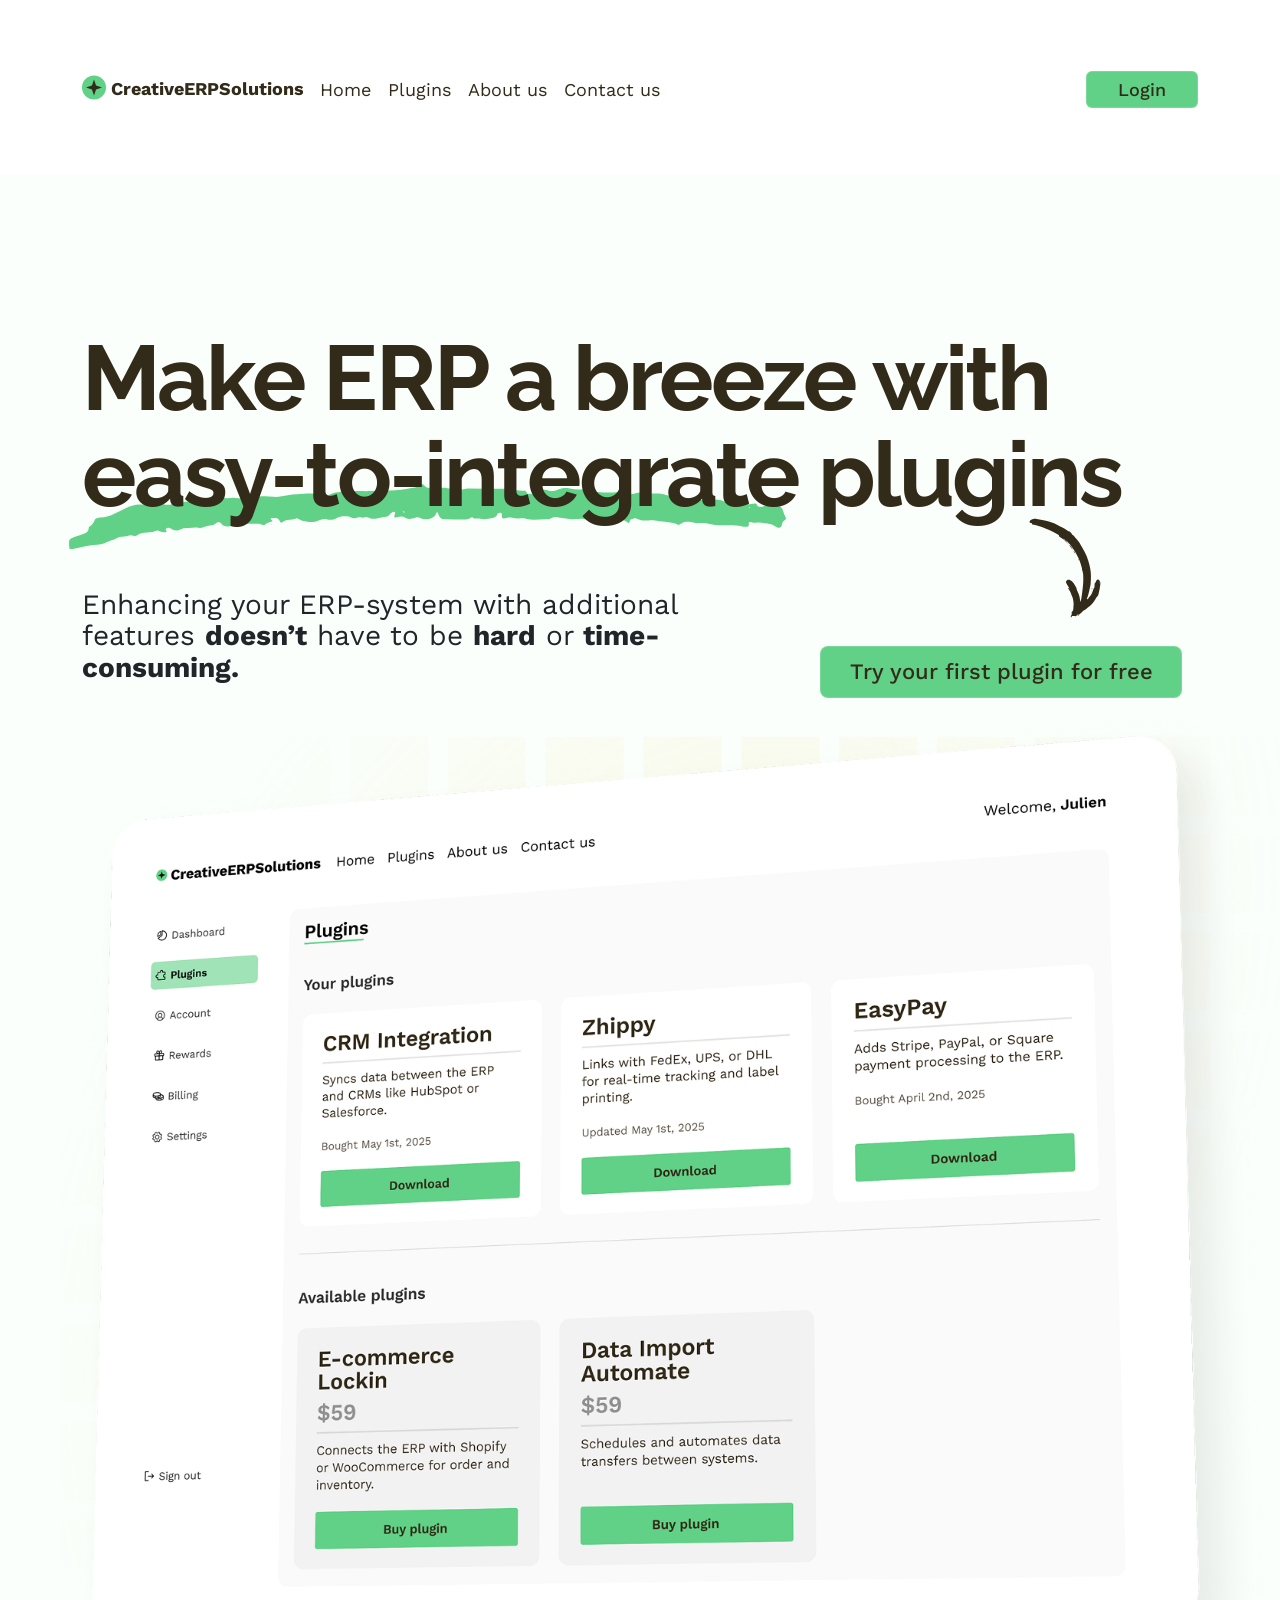
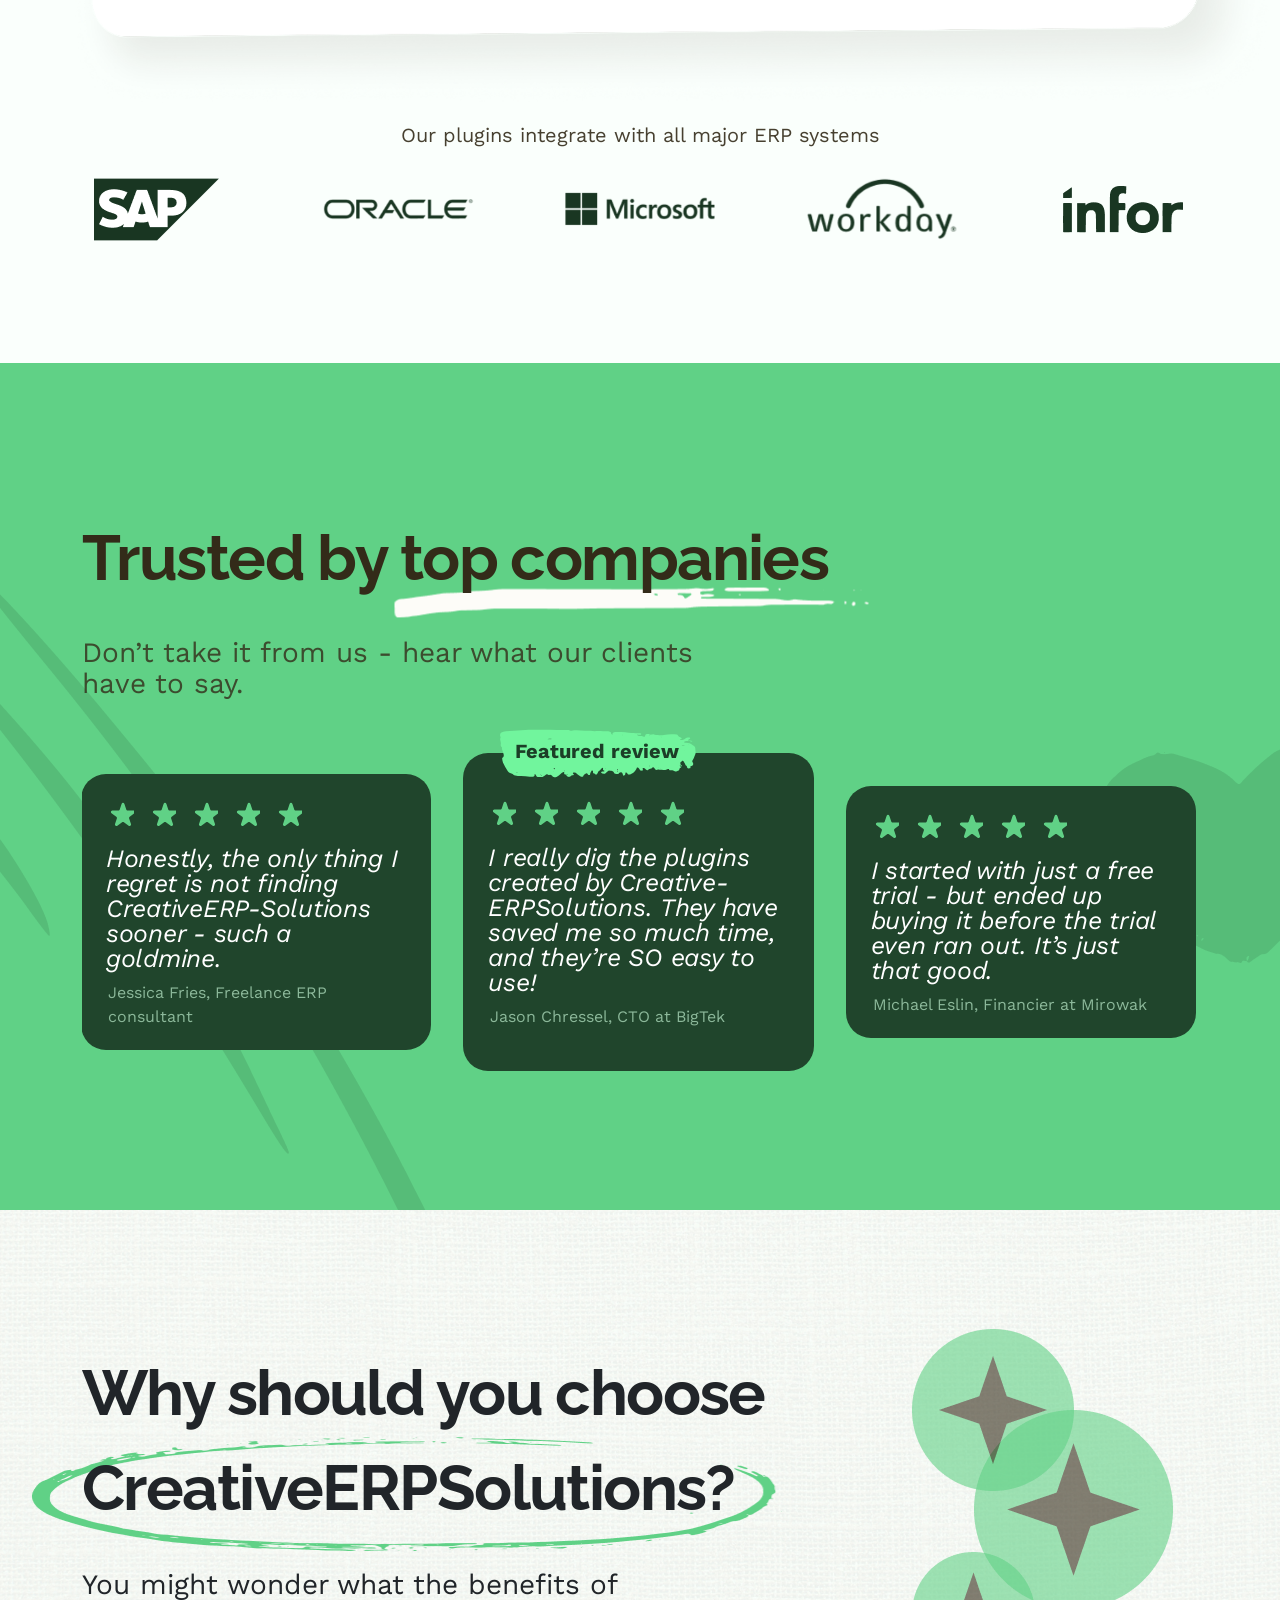
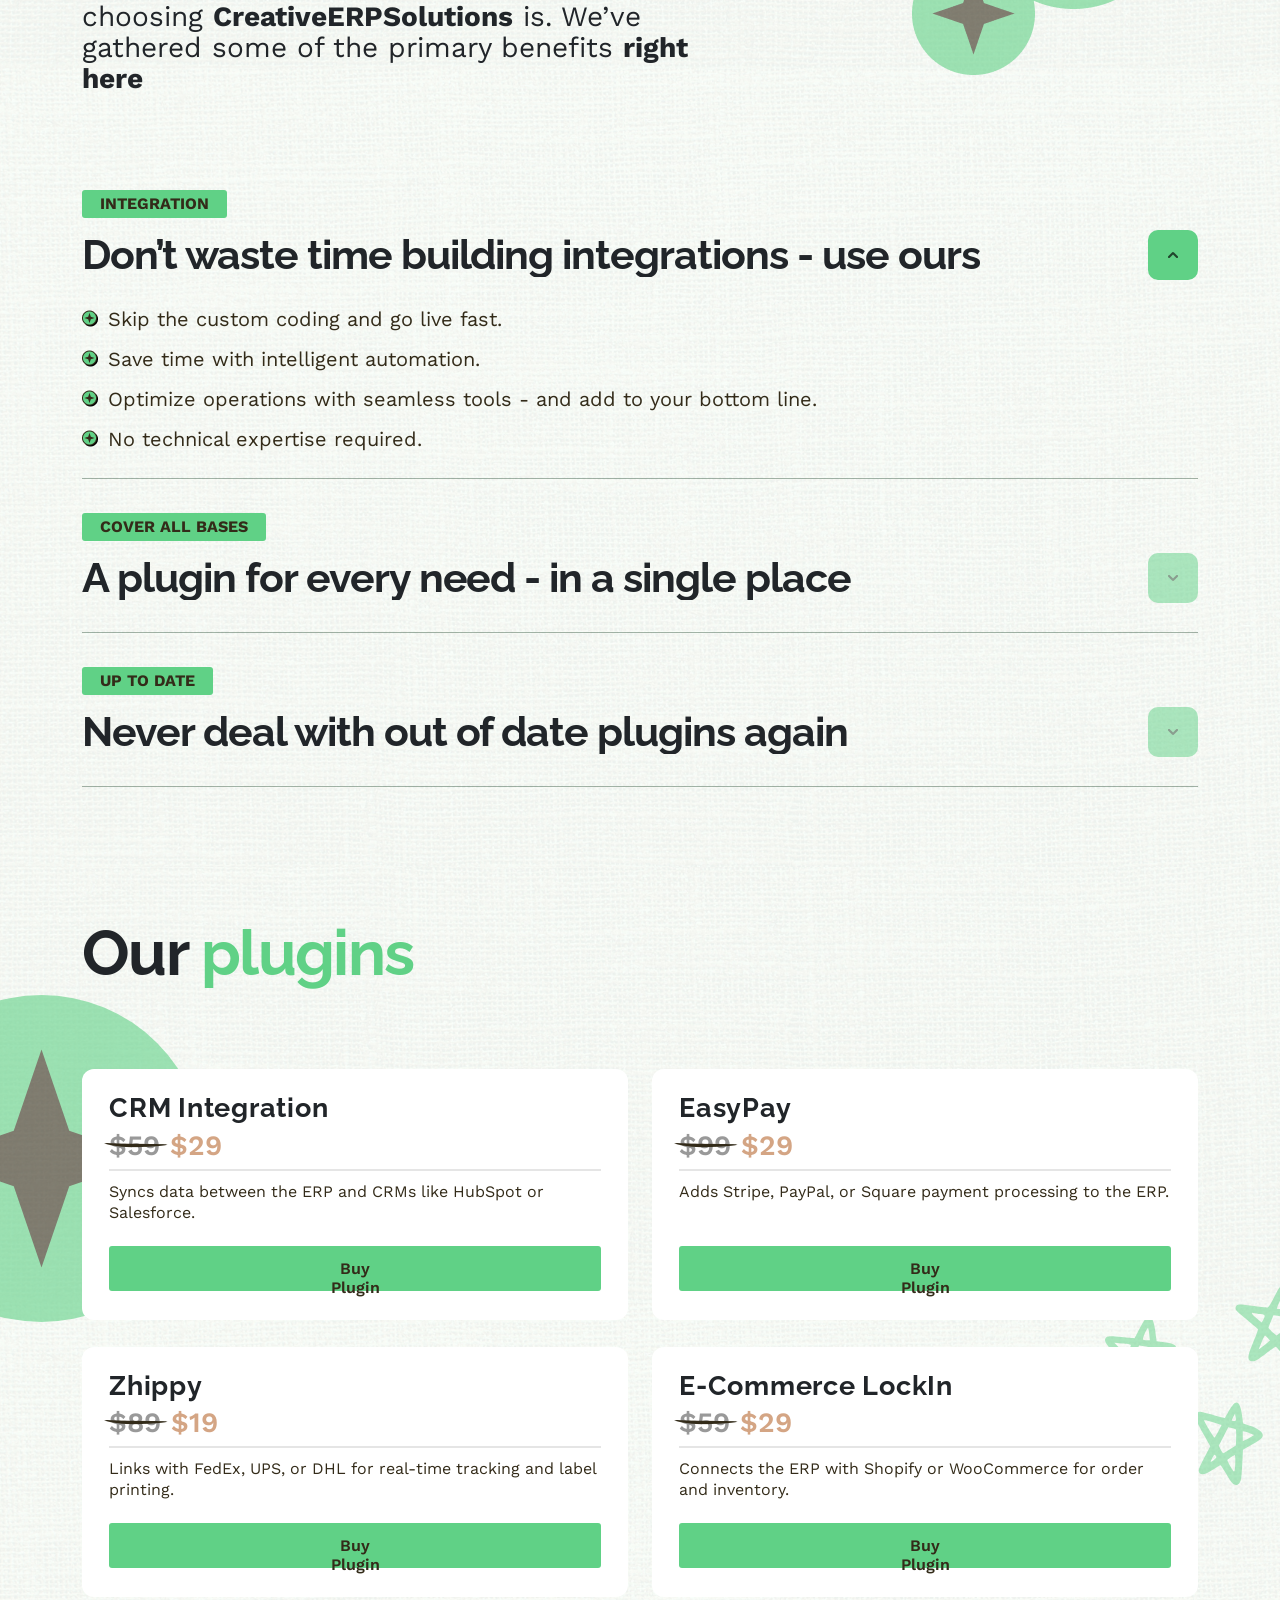
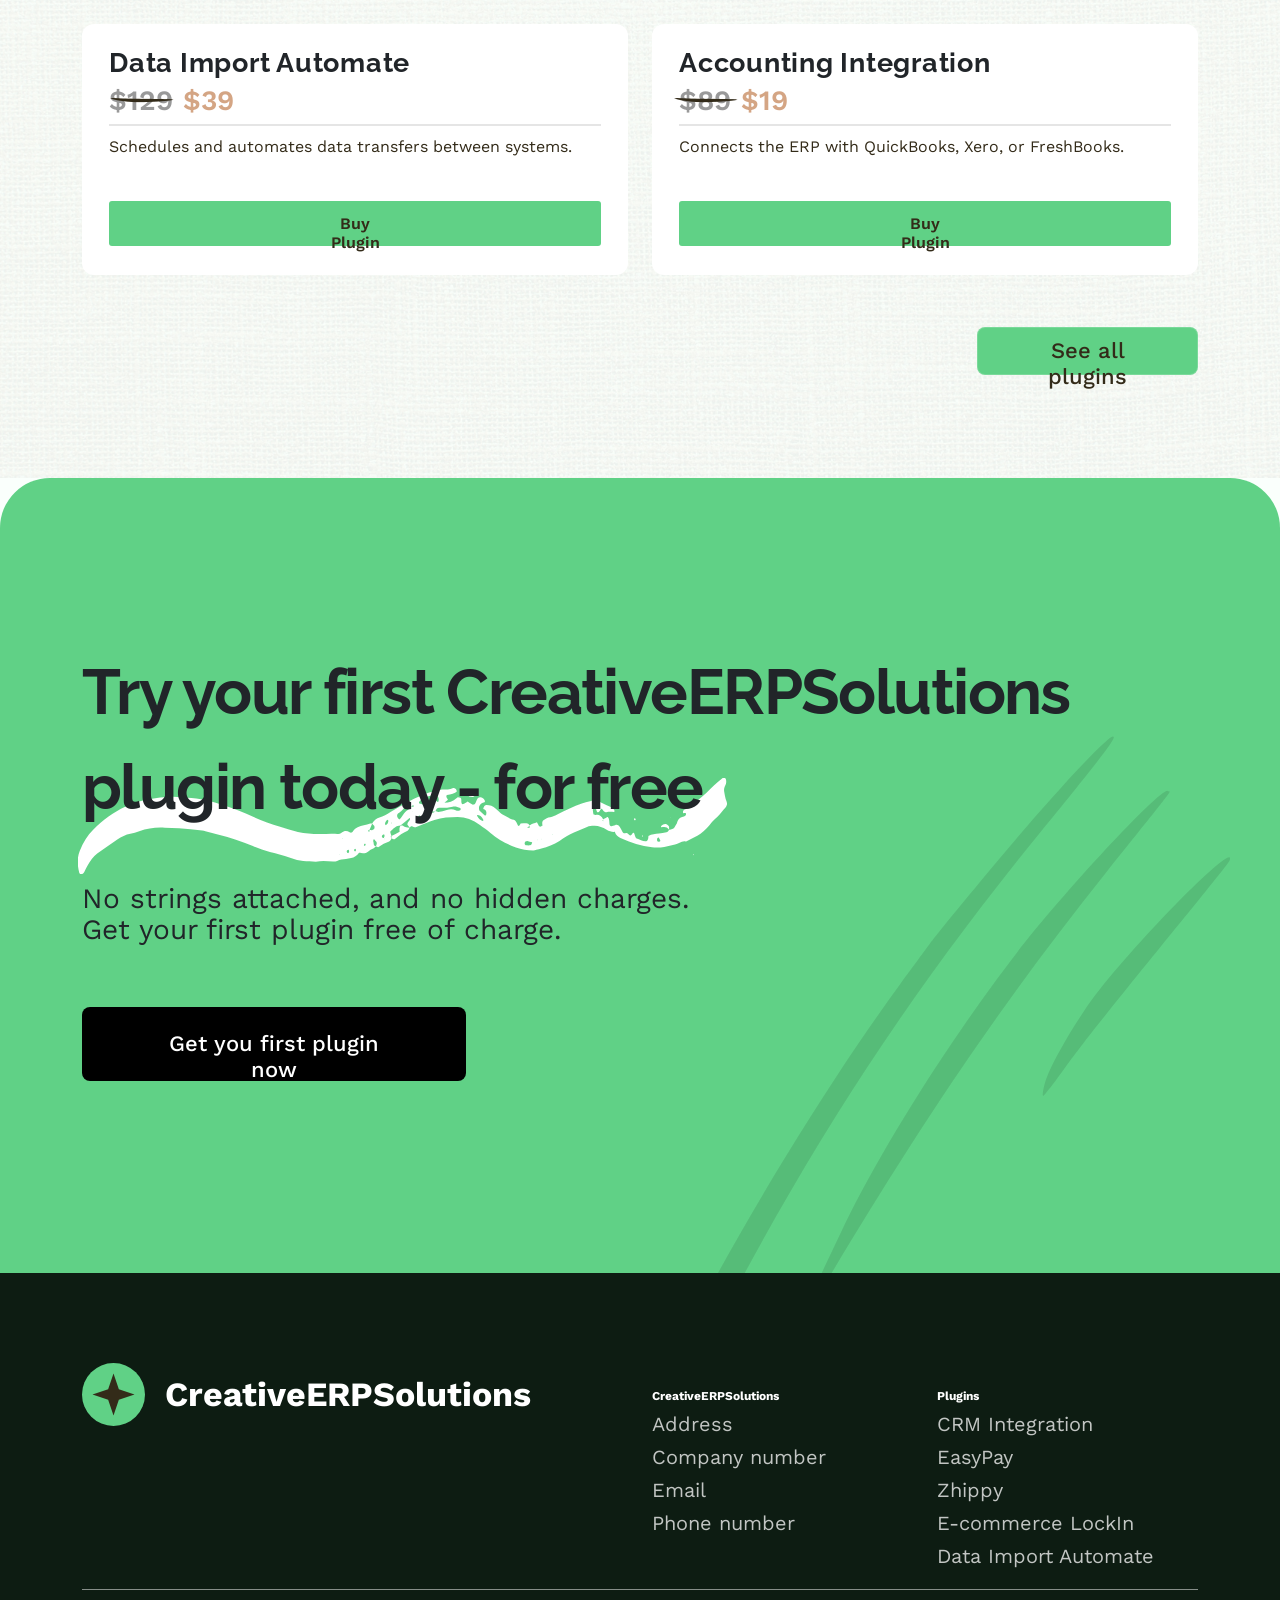
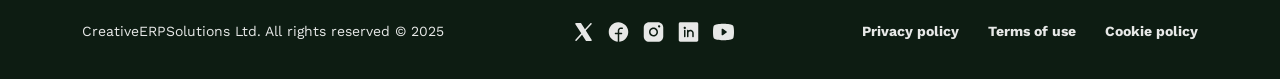
==== index.html @ a70afcf9 "Add files via upload" ====
<!DOCTYPE html>
<html lang="en">
<head>
<title>CreativeERPSolutions</title>
<link rel="icon" href="images/icon.png" />
<meta charset="utf-8">
<meta http-equiv="X-UA-Compatible" content="IE=edge">
<meta name="description" content="CreativeERPSolutions Project">
<meta name="viewport" content="width=device-width, initial-scale=1">
<link rel="stylesheet" type="text/css" href="styles/bootstrap-5.3.3/bootstrap.min.css">
<link rel="stylesheet" type="text/css" href="plugins/OwlCarousel2-2.3.4/owl.carousel.css">
<link rel="stylesheet" type="text/css" href="plugins/OwlCarousel2-2.3.4/owl.theme.default.css">
<link rel="stylesheet" type="text/css" href="plugins/OwlCarousel2-2.3.4/animate.css">
<link rel="stylesheet" type="text/css" href="styles/main_styles.css">
<link rel="stylesheet" type="text/css" href="styles/responsive.css">
</head>
<body>
    <!-- Outer wrapper container for the website -->
     <div class="super_container">
        <!-- Menu -->
        <div class="menu trans_200">
            <!-- <div class="menu_container d-flex flex-column align-items-start justify-content-start">
                <ul>
                    <li><a href="#">Home</a></li>
                    <li><a href="#">Plugins</a></li>
                    <li><a href="#">About us</a></li>
                    <li><a href="#">Contact us</a></li>
                </ul>
                <button class="menu_button" id="menu_button"><span>Log in</span></button>
            </div> -->
            <div class="main_links ">
                <ul class="d-flex flex-column">
                    <li>
                        <a href="#">
                            <span>Home</span>
                        </a>
                    </li>
                    <li>
                        <a href="#">
                            <span>Plugins</span>
                        </a>
                    </li>
                    <li class="active">
                        <a href="#">
                            <span>About us</span>
                        </a>
                    </li>
                    <li>
                        <a href="#">
                            <span>Contact us</span>
                        </a>
                    </li>
                </ul>
                <button class="menu_button" id="menu_button"><span>Login</span></button>
            </div>
        </div>
        <!-- Header -->
        <header class="header">
            <div class="container">
                <div class="row">
                    <div class="col">
                        <div class="main_nav_container d-flex flex-row align-items-center justify-content-start">
                            <nav class="navbar navbar-expand-md trans_200" id="main_nav">
                                <div class="navbar-header main_nav_logo">
                                    <a href="#" class="d-flex flex-row align-items-center justify-content-start">
                                        <!-- LOGO -->
                                        <div class="nav_logo">
                                            <img src="images/logo.svg" alt="">
                                        </div>
                                        <div class="brand_text">CreativeERPSolutions</div>
                                    </a>
                                </div>
                                <div class="collapse navbar-collapse nav_links">
                                    <ul class="d-flex flex-row justify-content-start">
                                        <li><a href="#">Home</a></li>
                                        <li><a href="#">Plugins</a></li>
                                        <li><a href="#">About us</a></li>
                                        <li><a href="#">Contact us</a></li>
                                    </ul>
                                </div>
                            </nav>
                            
                            <button id="login_button" class="login_button d-flex flex-row align-items-center justify-content-center ml-a d-none d-sm-block">
                                <span>Login</span>
                            </button>
                            
                            <!-- Hamburger Button -->
                            <button class="navbar-toggler" type="button" data-bs-toggle="collapse" data-bs-target="#navbarNav">
                                <img src="images/hamburger.svg" alt="Hamburger Icon">
                            </button>
                        </div>
                    </div>
                </div>
            </div>
        </header>
        <!-- Home Section -->
         <div class="home_section d-flex flex-column">
            <!-- Hero Section -->
            <section class="hero_section">
                <div class="container">
                    <div class="row">
                        <div class="col">
                            <div class="hero_title_container">
                                <h1 class="hero_title">Make ERP a breeze with <span>easy-to-integrate<img src="images/vector_1.svg" alt="green vector image" class="hero_vector_1"></span> plugins</h1>
                            </div>
                            <p class="hero_description section_subtitle">Enhancing your ERP-system with additional features <span>doesn’t</span> have to be <span>hard</span> or <span>time-consuming.</span></p>
                            <div class="hero_CTA trans_200 d-none d-sm-block">
                                <img class="hero_vector_2" src="images/vector_2.svg" alt="">
                                <a href="#">
                                    <span>Try your first plugin for free</span>
                                </a>
                            </div>
                        </div>
                    </div>
                </div>
            </section>

            <!-- Hero Dashboard Image -->
            <section class="hero_dashboard_image_section">
                <div class="container-fluid">
                    <div class="row">
                        <div class="col">
                            <div class="hero_dashboard_image d-flex justify-content-center">
                                <img src="images/Dashboard-Image-3.png" alt="">
                            </div>
                            <div class="hero_CTA_2_container">
                                <div class="hero_CTA hero_CTA_2 trans_200 d-sm-none d-sm-block">
                                    <img class="hero_vector_2" src="images/vector_2.svg" alt="">
                                    <a href="#">
                                        <span>Try your first plugin for free</span>
                                    </a>
                                </div>
                            </div>
                        </div>
                    </div>
                </div>
            </section>
         </div>

         <!-- BRANDS -->
          <section class="brands">
            <div class="container">
                <div class="row">
                    <div class="col">
                        <p class="brands_title">Our plugins integrate with all major ERP systems</p>
                        <div class="brands_slider_container">
                            <div class="owl-carousel owl-theme brands_slider" id="brands_slider">

                                <!-- Slide -->
                                <div>
                                    <img src="images/brand - SAP logo.png" alt="">
                                </div>
                                <!-- Slide -->
                                <div>
                                    <img src="images/brand - Oracle.png" alt="">
                                </div>
                                <!-- Slide -->
                                <div>
                                    <img src="images/brand - Microsoft (logo — Black).png" alt="">
                                </div>
                                <!-- Slide -->
                                <div>
                                    <img src="images/brand - Workday logo.png" alt="">
                                </div>
                                <!-- Slide -->
                                <div>
                                    <img src="images/brand - infor-1 logo.png" alt="">
                                </div>

                            </div>
                        </div>
                    </div>
                </div>
            </div>
          </section>

          <!-- TESTIMONIALS -->
           <section class="testimonials">
                <div class="container z-1">
                    <div class="row">
                        <div class="col">
                            <div class="testimonials_title_container">
                                <h2>Trusted by <span>top companies<img src="images/vector_3.png" alt="white underline svg"></span></h2>
                                <p>Don’t take it from us - hear what our clients have to say.</p>
                            </div>
                            <div class="testimonials_slider_container">
                                <div class="owl-carousel owl-theme" id="testimonials_slider">
                                    <!-- Slide -->
                                     <div>
                                        <div class="testimonial">
                                            <!-- Rating - change the number in rating_1 class to 1-5 -->
                                            <div class="rating rating_5 d-flex flex-row"><div></div><div></div><div></div><div></div><div></div></div>
                                            <div class="t-text text-white">Honestly, the only thing I regret is not finding CreativeERP-Solutions sooner - such a goldmine.</div>
                                            <p>Jessica Fries, Freelance ERP consultant</p>
                                        </div>
                                     </div>
                                     <!-- Slide -->
                                     <div>
                                        <div class="testimonial featured">
                                            <!-- Rating - change the number in rating_1 class to 1-5 -->
                                            <div class="rating rating_5 d-flex flex-row"><div></div><div></div><div></div><div></div><div></div></div>
                                            <div class="t-text text-white">I really dig the plugins created by Creative-ERPSolutions. They have saved me so much time, and they’re SO easy to use!</div>
                                            <p>Jason Chressel, CTO at BigTek</p>
                                            <div class="feat d-flex flex-column align-items-center justify-content-center">
                                                <span>Featured review</span>
                                            </div>
                                        </div>
                                     </div>
                                     <!-- Slide -->
                                     <div>
                                        <div class="testimonial">
                                            <!-- Rating - change the number in rating_1 class to 1-5 -->
                                            <div class="rating rating_5 d-flex flex-row"><div></div><div></div><div></div><div></div><div></div></div>
                                            <div class="t-text text-white">I started with just a free trial - but ended up buying it before the trial even ran out. It’s just that good.</div>
                                            <p>Michael Eslin, Financier at Mirowak</p>
                                        </div>
                                     </div>
                                </div>
                                <div class="test_decor_vector_1">
                                    <img src="images/test_decor_vector_1.png" alt="">
                                </div>
                            </div>
                        </div>
                    </div>
                </div>
                <div class="test_decor_vector_2">
                    <img src="images/test_decor.png" alt="">
                </div>
           </section>

           <!-- Why Choose -->
            <section class="why_choose">
                <div class="background_image" style="background-image:url(images/background.jpg)"></div>
                <div class="container">
                    <div class="row">
                        <div class="col">
                            <!-- Headline -->
                            <div class="why_choose_title_container">
                                <h2>Why should you choose</h2>
                                <h2 class="circled"><span>CreativeERPSolutions?</span></h2>
                                <p class="why_choose_subtitle section_subtitle">You might wonder what the benefits of choosing <span>CreativeERPSolutions</span> is. We’ve gathered some of the primary benefits <span>right here</span></p>
                                <div class="why_choose_decoration">
                                    <img src="images/decoration_circles.png" alt="">
                                </div>
                            </div>
                            <!-- Reasons -->
                            <div class="reasons_container">
                                <!-- Accordions -->
                                <div class="accordions">
                                    <!-- Accordion -->
                                    <div class="accordion_container">
                                        <div class="accordion_badge">Integration</div>
                                        <div class="accordion d-flex flex-row align-items-center justify-content-between active">
                                            <div><h3>Don’t waste time building integrations - use ours</h3></div>
                                            <div class="accordion_arrow d-flex flex-column align-items-center justify-content-center">
                                                <img src="images/arrow_small.png" alt="Small Arrow PNG">
                                            </div>
                                        </div>
                                        <div class="accordion_panel">
                                            <div>
                                                <ul>
                                                    <li class="d-flex flex-row align-items-center"><img src="images/frame 32.png" alt="">Skip the custom coding and go live fast.</li>
                                                    <li class="d-flex flex-row align-items-center"><img src="images/frame 32.png" alt="">Save time with intelligent automation.</li>
                                                    <li class="d-flex flex-row align-items-center"><img src="images/frame 32.png" alt="">Optimize operations with seamless tools - and add to your bottom line.</li>
                                                    <li class="d-flex flex-row align-items-center"><img src="images/frame 32.png" alt="">No technical expertise required.</li>
                                                </ul>
                                            </div>
                                        </div>
                                    </div>
                                    <!-- Accordion -->
                                    <div class="accordion_container">
                                        <div class="accordion_badge">Cover all bases</div>
                                        <div class="accordion d-flex flex-row align-items-center justify-content-between">
                                            <div><h3>A plugin for every need - in a single place</h3></div>
                                            <div class="accordion_arrow d-flex flex-column align-items-center justify-content-center">
                                                <img src="images/arrow_small.png" alt="Small Arrow PNG">
                                            </div>
                                        </div>
                                        <div class="accordion_panel">
                                            <div>
                                                <ul>
                                                    <li class="d-flex flex-row align-items-center"><img src="images/frame 32.png" alt="">Skip the custom coding and go live fast.</li>
                                                    <li class="d-flex flex-row align-items-center"><img src="images/frame 32.png" alt="">Save time with intelligent automation.</li>
                                                    <li class="d-flex flex-row align-items-center"><img src="images/frame 32.png" alt="">Optimize operations with seamless tools - and add to your bottom line.</li>
                                                    <li class="d-flex flex-row align-items-center"><img src="images/frame 32.png" alt="">No technical expertise required.</li>
                                                </ul>
                                            </div>
                                        </div>
                                    </div>
                                    <!-- Accordion -->
                                    <div class="accordion_container">
                                        <div class="accordion_badge">Up to date</div>
                                        <div class="accordion d-flex flex-row align-items-center justify-content-between">
                                            <div><h3>Never deal with out of date plugins again</h3></div>
                                            <div class="accordion_arrow d-flex flex-column align-items-center justify-content-center">
                                                <img src="images/arrow_small.png" alt="Small Arrow PNG">
                                            </div>
                                        </div>
                                        <div class="accordion_panel">
                                            <div>
                                                <ul>
                                                    <li class="d-flex flex-row align-items-center"><img src="images/frame 32.png" alt="">Skip the custom coding and go live fast.</li>
                                                    <li class="d-flex flex-row align-items-center"><img src="images/frame 32.png" alt="">Save time with intelligent automation.</li>
                                                    <li class="d-flex flex-row align-items-center"><img src="images/frame 32.png" alt="">Optimize operations with seamless tools - and add to your bottom line.</li>
                                                    <li class="d-flex flex-row align-items-center"><img src="images/frame 32.png" alt="">No technical expertise required.</li>
                                                </ul>
                                            </div>
                                        </div>
                                    </div>
                                </div>
                            </div>
                        </div>
                    </div>
                </div>
            </section>
            
            <!-- Our Plugins -->
             <section class="plugins">
                <div class="background_image" style="background-image:url(images/background.jpg)"></div>
                <div class="container">
                    <div class="row">
                        <div class="col">
                            <div class="plugins_title_container">
                                <h2>Our <span>plugins</span></h2>
                            </div>
                        </div>
                    </div>
                    <div class="row plugins_container">
                        <div class="plugins_decoration_1"><img src="images/plugins_decor_1.svg" alt="A star inside a circle decorative image."></div>
                        <div class="plugins_decoration_2"><img src="images/plugins_decor_2.svg" alt="3 decorative stars"></div>
                        <!-- Plugin -->
                         <div class="col-xxl-4 col-md-6 col-12">
                            <div class="plugin">
                                <div class="plugin_title">
                                    <h4>CRM Integration</h4>
                                </div>
                                <div class="plugin_price">
                                    <span>$59</span><span>$29</span>
                                </div>
                                <div class="plugin_description">
                                    <p>Syncs data between the ERP and CRMs like HubSpot or Salesforce.</p>
                                </div>
                                <button class="buy_plugin_button d-flex flex-row align-items-center justify-content-center"><span>Buy Plugin</span></button>
                            </div>
                         </div>
                         <!-- Plugin -->
                         <div class="col-xxl-4 col-md-6 col-12">
                            <div class="plugin">
                                <div class="plugin_title">
                                    <h4>EasyPay</h4>
                                </div>
                                <div class="plugin_price">
                                    <span>$99</span><span>$29</span>
                                </div>
                                <div class="plugin_description">
                                    <p>Adds Stripe, PayPal, or Square payment processing to the ERP.</p>
                                </div>
                                <button class="buy_plugin_button d-flex flex-row align-items-center justify-content-center"><span>Buy Plugin</span></button>
                            </div>
                         </div>
                         <!-- Plugin -->
                         <div class="col-xxl-4 col-md-6 col-12">
                            <div class="plugin">
                                <div class="plugin_title">
                                    <h4>Zhippy</h4>
                                </div>
                                <div class="plugin_price">
                                    <span>$89</span><span>$19</span>
                                </div>
                                <div class="plugin_description">
                                    <p>Links with FedEx, UPS, or DHL for real-time tracking and label printing.</p>
                                </div>
                                <button class="buy_plugin_button d-flex flex-row align-items-center justify-content-center"><span>Buy Plugin</span></button>
                            </div>
                         </div>
                         <!-- Plugin -->
                         <div class="col-xxl-4 col-md-6 col-12">
                            <div class="plugin">
                                <div class="plugin_title">
                                    <h4>E-Commerce LockIn</h4>
                                </div>
                                <div class="plugin_price">
                                    <span>$59</span><span>$29</span>
                                </div>
                                <div class="plugin_description">
                                    <p>Connects the ERP with Shopify or WooCommerce for order and inventory.</p>
                                </div>
                                <button class="buy_plugin_button d-flex flex-row align-items-center justify-content-center"><span>Buy Plugin</span></button>
                            </div>
                         </div>
                         <!-- Plugin -->
                         <div class="col-xxl-4 col-md-6 col-12">
                            <div class="plugin">
                                <div class="plugin_title">
                                    <h4>Data Import Automate</h4>
                                </div>
                                <div class="plugin_price">
                                    <span>$129</span><span>$39</span>
                                </div>
                                <div class="plugin_description">
                                    <p>Schedules and automates data transfers between systems.</p>
                                </div>
                                <button class="buy_plugin_button d-flex flex-row align-items-center justify-content-center"><span>Buy Plugin</span></button>
                            </div>
                         </div>
                         <!-- Plugin -->
                         <div class="col-xxl-4 col-md-6 col-12">
                            <div class="plugin">
                                <div class="plugin_title">
                                    <h4>Accounting Integration</h4>
                                </div>
                                <div class="plugin_price">
                                    <span>$89</span><span>$19</span>
                                </div>
                                <div class="plugin_description">
                                    <p>Connects the ERP with QuickBooks, Xero, or FreshBooks.</p>
                                </div>
                                <button class="buy_plugin_button d-flex flex-row align-items-center justify-content-center"><span>Buy Plugin</span></button>
                            </div>
                         </div>
                    </div>
                    <div class="row plugins_link_button_container">
                        <div class="col">
                            <div class="d-flex flex-row justify-content-sm-end justify-content-center">
                                <button class="plugins_link_button" id="plugins_link_button"><span>See all plugins</span></button>
                            </div>
                        </div>
                    </div>
                </div>
             </section>

            <!-- Free Trial -->
            <section class="free_trial">
                <div class="free_trial_decor"><img src="images/free_trial_decor.svg" alt=""></div>
                <div class="container">
                    <div class="row">
                        <div class="col">
                            <div class="free_trial_content">
                                <h2>Try your first CreativeERPSolutions <span>plugin today - for free<img src="images/vector_6.svg" alt="wavy underline vector"></span></h2>
                                <p>No strings attached, and no hidden charges. Get your first plugin free of charge.</p>
                                <button class="free_trial_button" id="free_trial_button"><span>Get you first plugin now</span></button>
                            </div>
                        </div>
                    </div>
                </div>
            </section>

            <!-- Footer -->
            <footer class="footer">
                <div class="container">
                    <div class="row footer_content">
                        <div class="col-md-6">
                            <div class="footer_logo_container d-flex flex-row align-items-center justify-content-start">
                                <a href="#" class="d-flex flex-row align-items-center justify-content-start">
                                    <img src="images/footer_logo.svg" alt="Footer logo">
                                    <h5>CreativeERPSolutions</h5>
                                </a>
                            </div>
                        </div>
                        <div class="col-md-3">
                            <div class="footer_links_container">
                                <h5>CreativeERPSolutions</h5>
                                <ul class="footer_links">
                                    <li><a href="#">Address</a></li>
                                    <li><a href="#">Company number</a></li>
                                    <li><a href="#">Email</a></li>
                                    <li><a href="#">Phone number</a></li>
                                </ul>
                            </div>
                        </div>
                        <div class="col-md-3">
                            <div class="footer_links_container">
                                <h5>Plugins</h5>
                                <ul class="footer_links">
                                    <li><a href="#">CRM Integration</a></li>
                                    <li><a href="#">EasyPay</a></li>
                                    <li><a href="#">Zhippy</a></li>
                                    <li><a href="#">E-commerce LockIn</a></li>
                                    <li><a href="#">Data Import Automate</a></li>
                                </ul>
                            </div>
                        </div>
                    </div>
                    <div class="row">
                        <div class="col">
                            <div class="footer_bar d-flex flex-row align-items-center justify-content-between">
                                <small class="copyright">CreativeERPSolutions Ltd. All rights reserved © 2025</small>
                                <div class="footer_social">
                                    <ul class="d-flex flex-row align-items-center justify-content-center">
                                        <li><a href="#"><img src="images/logo_x.svg" alt="X (Twitter) logo"></a></li>
                                        <li><a href="#"><img src="images/logo_fb.svg" alt="Facebook logo"></a></li>
                                        <li><a href="#"><img src="images/logo_insta.svg" alt="Instagram logo"></a></li>
                                        <li><a href="#"><img src="images/logo_li.svg" alt="LinkedIn logo"></a></li>
                                        <li><a href="#"><img src="images/logo_yt.svg" alt="YouTube logo"></a></li>
                                    </ul>
                                </div>
                                <div class="footer_extra">
                                    <ul class="d-flex flex-row align-items-center justify-content-between">
                                        <li><a href="#">Privacy policy</a></li>
                                        <li><a href="#">Terms of use</a></li>
                                        <li><a href="#">Cookie policy</a></li>
                                    </ul>
                                </div>
                            </div>
                        </div>
                    </div>
                </div>
            </footer>

     </div>
    
        
<script src="js/jquery-3.6.4.min.js"></script>
<script src="styles/bootstrap-5.3.3/popper.js"></script>
<script src="styles/bootstrap-5.3.3/bootstrap.min.js"></script>
<script src="plugins/OwlCarousel2-2.3.4/owl.carousel.js"></script>
<script src="js/custom.js"></script>
</body>
</html>
---- styles/main_styles.css ----
@charset "utf-8";
/* CSS Document */

/******************************

[Table of Contents]

1. Fonts
2. Body and some general stuff
3. Header
4. Menu
5. Hero Section
6. Brands
7. Testimonials
8. Why Choose
9. Our Plugins
10. Free Trial
11. Footer



******************************/

/***********
1. Fonts
***********/

@import url('https://fonts.googleapis.com/css2?family=Raleway:ital,wght@0,100..900;1,100..900&family=Work+Sans:ital,wght@0,100..900;1,100..900&display=swap');

/*********************************
2. Body and some general stuff
*********************************/
:root
{
	--font1: "Work Sans", sans-serif;
	--font2: "Raleway", sans-serif;
	--gray1: #332B19;
	--greenMid: #60D186;
	--greenLight: #9ce1b3;
	--greenLighter: #8CB89A;
	--greenDark: #20452c;
	--white: #ffffff;
	--black: #000000;
	--dark: #0D1C12;
	--bgPrimary: #FAFFFC;
	--accent1: #D4A584;
}

*
{
	margin: 0;
	padding: 0;
	-webkit-font-smoothing: antialiased;
	-moz-font-smoothing: antialiased;
	-o-font-smoothing: antialiased;
	-webkit-text-shadow: rgba(0,0,0,.01) 0 0 1px;
	-moz-text-shadow: rgba(0,0,0,.01) 0 0 1px;
	-o-text-shadow: rgba(0,0,0,.01) 0 0 1px;
	text-shadow: rgba(0,0,0,.01) 0 0 1px;
}
body
{
	font-family: var(--font1);
	background: var(--bgPrimary);
}
div
{
	display: block;
	position: relative;
	-webkit-box-sizing: border-box;
    -moz-box-sizing: border-box;
    box-sizing: border-box;
}
ul
{
	list-style: none;
	margin-bottom: 0px;
	padding-left: 0;
}
p
{
	-webkit-font-smoothing: antialiased;
	-webkit-text-shadow: rgba(0,0,0,.01) 0 0 1px;
	text-shadow: rgba(0,0,0,.01) 0 0 1px;
}
p a
{
	display: inline;
	position: relative;
	color: inherit;
	border-bottom: solid 1px #ffa07f;
	-webkit-transition: all 200ms ease;
	-moz-transition: all 200ms ease;
	-ms-transition: all 200ms ease;
	-o-transition: all 200ms ease;
	transition: all 200ms ease;
}
p:last-of-type
{
	margin-bottom: 0;
}
a
{
	-webkit-transition: all 200ms ease;
	-moz-transition: all 200ms ease;
	-ms-transition: all 200ms ease;
	-o-transition: all 200ms ease;
	transition: all 200ms ease;
}
a, a:hover, a:visited, a:active, a:link
{
	text-decoration: none;
	-webkit-font-smoothing: antialiased;
	-webkit-text-shadow: rgba(0,0,0,.01) 0 0 1px;
	text-shadow: rgba(0,0,0,.01) 0 0 1px;
}
p a:active
{
	position: relative;
	color: #FF6347;
}
p a:hover
{
	color: #FFFFFF;
	background: #ffa07f;
}
p a:hover::after
{
	opacity: 0.2;
}
::selection
{
	background-color: var(--greenLight);
}
h1{font-size: 91px; letter-spacing: -0.032em;}
h2{font-size: 63px; letter-spacing: -0.025em;}
h3{font-size: 41px; letter-spacing: -0.025em;}
h4{font-size: 27px; letter-spacing: 0.028em;}
h5{font-size: 12px;}
h1, h2, h3, h4, h5, h6
{
	font-family: var(--font2);
	-webkit-font-smoothing: antialiased;
	-webkit-text-shadow: rgba(0,0,0,.01) 0 0 1px;
	text-shadow: rgba(0,0,0,.01) 0 0 1px;
	line-height: 1.1;
	margin-bottom: 0;
	font-weight: 700;
}
h1::selection, 
h2::selection, 
h3::selection, 
h4::selection, 
h5::selection, 
h6::selection
{
	
}
.z-1
{
	z-index: 1;
}
img
{
	max-width: 100%;
}
button:active
{
	outline: none;
}
.form-control
{
	color: #db5246;
}
section
{
	display: block;
	position: relative;
	box-sizing: border-box;
}
.clear
{
	clear: both;
}
.clearfix::before, .clearfix::after
{
	content: "";
	display: table;
}
.clearfix::after
{
	clear: both;
}
.clearfix
{
	zoom: 1;
}
.float_left
{
	float: left;
}
.float_right
{
	float: right;
}
.trans_200
{
	-webkit-transition: all 200ms ease;
	-moz-transition: all 200ms ease;
	-ms-transition: all 200ms ease;
	-o-transition: all 200ms ease;
	transition: all 200ms ease;
}
.trans_300
{
	-webkit-transition: all 300ms ease;
	-moz-transition: all 300ms ease;
	-ms-transition: all 300ms ease;
	-o-transition: all 300ms ease;
	transition: all 300ms ease;
}
.trans_400
{
	-webkit-transition: all 400ms ease;
	-moz-transition: all 400ms ease;
	-ms-transition: all 400ms ease;
	-o-transition: all 400ms ease;
	transition: all 400ms ease;
}
.trans_500
{
	-webkit-transition: all 500ms ease;
	-moz-transition: all 500ms ease;
	-ms-transition: all 500ms ease;
	-o-transition: all 500ms ease;
	transition: all 500ms ease;
}
.fill_height
{
	height: 100%;
}
.super_container
{
	width: 100%;
	overflow: hidden;
}
.prlx_parent
{
	overflow: hidden;
}
.prlx
{
	height: 130% !important;
}
.parallax-window
{
    min-height: 400px;
    background: transparent;
}
.parallax_background
{
	position: absolute;
	top: 0;
	left: 0;
	width: 100%;
	height: 100%;
}
.background_image
{
	position: absolute;
	top: 0;
	left: 0;
	width: 100%;
	height: 100%;
	background-repeat: no-repeat;
	background-size: cover;
	background-position: center center;
}
.nopadding
{
	padding: 0px !important;
}
.owl-carousel,
.owl-carousel .owl-stage-outer,
.owl-carousel .owl-stage,
.owl-carousel .owl-item
{
	height: 100%;
}
.slide
{
	height: 100%;
}

/*********************************
3. Header
*********************************/

.header
{
	position: fixed;
	top: 0;
	left: 0;
	background-color: var(--white);
	width: 100vw;
	z-index: 1000;
}
.header.scrolled
{
	box-shadow: 0 2px 10px rgba(0, 0, 0, 0.075);
}
.navbar.scrolled
{
	padding-top: 25px;
	padding-bottom: 25px;
}
.main_nav_container
{
	max-width: 1210px;
}
/* fixer */
.main_nav_container .container-fluid
{
	padding-left: 0!important;
	padding-right: 0!important;
}
.navbar
{
	display: table;
	position: relative;
	width: 100%;
	height: 40px;
	padding-top: 72px;
	padding-bottom: 72px;
}
.navbar-header
{
	float: left;
}
.navbar-header a
{
	font-family: var(--font1);
	font-size: 18px;
	color: #332B19;
	font-weight: 700;
}
.main_nav
{
	margin-right: auto;
}
.brand_text
{
	font-family: var(--font1);
	font-size: 18px;
	color: var(--gray1);
	font-weight: 700;
	-webkit-transform: translateY(2px);
	-moz-transform: translateY(2px);
	-ms-transform: translateY(2px);
	-o-transform: translateY(2px);
	transform: translateY(2px);
	padding-left: 5px;
	margin-right: 16px;
}
.nav_links
{
	padding-top: 4px;
}
.nav_links ul li:not(:last-child)
{
	margin-right: 17px;
}
.nav_links ul li a
{
	font-family: var(--font1);
	font-size: 18px;
	color: var(--gray1);
	font-weight: 400;
}
.nav_links ul li a:hover
{
	color: var(--greenMid);
}
/* Login Button */
.login_button
{
	/* Login  */

	box-sizing: border-box;

	/* Auto layout */

	width: 112px;
	height: 37px;

	background: #60D186;
	border: 1px solid rgba(255, 255, 255, 0.16);
	border-radius: 6px;

	/* Inside auto layout */
	flex: none;
	order: 1;
	flex-grow: 0;
	/* Font */
	font-family: var(--font1);
	font-size: 18px;
	font-weight: 500;
	color: var(--gray1);
	letter-spacing: 0.01rem;
	-webkit-transform: translateY(2px);
	-moz-transform: translateY(2px);
	-ms-transform: translateY(2px);
	-o-transform: translateY(2px);
	transform: translateY(2px);
}
.login_button:hover
{
	background-color: var(--greenLight);
}
.navbar-toggler
{
	position: relative;
	display: none;
	flex-direction: row;
	justify-content: center;
	align-items: center;
	padding: 0px;
	gap: 10px;
	flex-basis: 32px;
	flex-grow: 0;
	flex-shrink: 0;

	width: 32px;
	height: 32px;

	background: #60D186;
	border-radius: 6px;
}
.navbar-toggler:hover
{
	background-color: var(--greenLight);
}

/*********************************
4. Menu
*********************************/

.menu
{
	position: fixed;
	top: 0;
	right: -100vw;
	width: 100%;
	height: 100vh;
	background-color: var(--white);
	z-index: 1000;
	overflow-y: auto;
	overflow-x: hidden;
	opacity: 0;
}
.menu.active
{
	right: 0px;
	opacity: 1;
}
.main_links
{
    height: 100%;
	padding-left: 16px;
	padding-right: 20px;
	margin-top: 83px;
}
.main_links ul
{
    padding-left: 0!important;
	padding-bottom: 43px;
	border-bottom: solid 1px rgba(0, 0, 0, 0.1);
}
.main_links ul li
{
    display: block;
    height: 36px;
    border-radius: 6px;
}
.main_links ul li:not(:last-of-type)
{
    margin-bottom: 10px;
}
.main_links ul li:hover, .main_links ul li.active
{
    background-color: var(--greenLight);
}
.main_links ul li a
{
    display: flex;
    flex-direction: row;
    align-items: center;
    justify-content: start;
    height: 100%;
    padding-left: 6px;
}
.main_links ul li a span
{
    font-family: var(--font1);
    font-size: 14px;
    color: rgba(0, 0, 0, 0.8);
    font-weight: 400;
	padding-left: 4px;
}
.main_links ul li:hover a span, .main_links ul li.active a span
{
    font-weight: 600;
}
.menu_button
{
	display: flex;
	flex-direction: row;
	justify-content: center;
	align-items: center;
	gap: 10px;
	width: 100%;
	height: 41px;
	padding: 0;
	margin-top: 24px;
	background: #60D186;
	border-radius: 8px;
	border: none!important;
	outline: none!important;
}
.menu_button span
{
	width: 260px;
	height: 26px;
	font-family: var(--font1);
	font-style: normal;
	font-weight: 500;
	font-size: 16px;
	line-height: 26px;
	color: var(--gray1);
	/* Inside auto layout */
	flex: none;
	order: 0;
	flex-grow: 0;
	border: none;
	outline: none;
}
.menu_button:hover
{
	background-color: var(--greenLight);
}

/*********************************
5. Hero Section
*********************************/

.hero_title_container
{
	margin-top: 330px;
}
.hero_title
{
	max-width: 1173px;
	left: 12px;
	top: 0px;
	font-family: var(--font2);
	font-style: normal;
	font-weight: 700;
	line-height: 1.05em;
	color: #332B19;
}
.hero_title > span
{
	position: relative;
}
.hero_vector_1
{
	display: block;
	position: absolute;
	left: -13px;
	bottom: -22px;
	width: 100%;
	z-index: -1;
}
.hero_vector_2
{
	position: absolute;
	right: 80px;
    bottom: 93px;
}
.section_subtitle
{
	font-family: var(--font1);
    font-size: 28px;
    font-weight: 400;
    line-height: 112.99999999999999%;
}
.section_subtitle span
{
	font-weight: 700;
}
.hero_description
{
	margin-top: 68px;
	max-width: 653px;
}
/* Hero CTA Button */
.hero_CTA
{
	/* Button */

	box-sizing: border-box;
	position: absolute;
	width: 362px;
	height: 52px;
	right: 28px;
	bottom: -15px;
	background: #60D186;
	border: 1px solid rgba(255, 255, 255, 0.16);
	border-radius: 8px;
}
.hero_CTA:hover
{
	background-color: var(--greenLight);
}
.hero_CTA a
{
	display: block;
	width: 100%;
	height: 100%;
	text-align: center;
}
.hero_CTA a span
{
	font-family: var(--font1);
	font-style: normal;
	font-weight: 500;
	font-size: 22px;
	line-height: 50px;
	white-space: nowrap;
	color: #332B19;
}
/* Hero Dashboard Image */
.hero_dashboard_image_section
{
	margin-top: 38px;
}
.hero_dashboard_image
{
	-webkit-transform: translateX(49px);
	-moz-transform: translateX(49px);
	-ms-transform: translateX(49px);
	-o-transform: translateX(49px);
	transform: translateX(49px);
}
.hero_CTA_2_container
{
	margin-top: 54px;
}

/*********************************
6. Brands
*********************************/

.brands
{
	margin-top: -60px;
	padding-bottom: 91px;
}
.brands_title
{
	font-style: normal;
	font-weight: 400;
	font-size: 20px;
	line-height: 113%;
	color: rgba(51, 43, 25, 0.9);
	text-align: center;
}
/* Brands Slider */
.brands_slider_container
{
	height: 125px;
	width: 100%;
}
.owl-carousel,
.owl-carousel .owl-stage-outer,
.owl-carousel .owl-stage,
.owl-carousel .owl-item
{
	height: 100%;
}
.brands_slider.owl-carousel .owl-item img
{
    width: auto;
	/* max-width: none; */
    margin-left: auto;
    margin-right: auto;
}
.owl-carousel .owl-item img
{
    display: block;
    width: 100%;
}
.brands_slider.owl-carousel .owl-item
{
    display: -webkit-box;
    display: -moz-box;
    display: -ms-flexbox;
    display: -webkit-flex;
    display: flex;
    flex-direction: column;
    justify-content: center;
    align-items: center;
}

/*********************************
7. Testimonials
*********************************/

.testimonials
{
	background-color: var(--greenMid);
	padding-top: 161px;
	padding-bottom: 139px;
	max-width: 1710px;
	margin-left: auto;
	margin-right: auto;
	overflow: hidden;
}
.testimonials_title_container h2
{
	color: #332B19;
}
.testimonials_title_container h2 span
{
	position: relative;
	z-index: 12;
}
.testimonials_title_container h2 span img
{
	position: absolute;
	left: 17px;
	bottom: -22px;
	transform: scale(1.105);
	z-index: -1;
}
.testimonials_title_container p
{
	max-width: 630px;
	font-size: 28px;
	line-height: 112.99999999999999%;
	color: #332B19CC;
	margin-top: 44px;
}
#testimonials_slider .owl-stage
{
	display: flex;
	align-items: center;
}
.testimonials_slider_container
{
	margin-top: 0px;
}
.testimonial
{
	background-color: var(--greenDark);
	font-family: var(--font1);
	border-radius: 25px;
	padding-top: 28px;
	padding-left: 29px;
	padding-right: 28px;
	padding-bottom: 21px;
	gap: 14px;
	background: #20452C;
	border-radius: 25px;
}
.testimonial.featured
{
	padding-top: 48px;
	padding-bottom: 42px;
}
.t-text
{
	font-family: var(--font1);
	font-style: italic;
	font-weight: 400;
	font-size: 25px;
	line-height: 100%;
	margin-top: 20px;
	margin-left: -4px;
	letter-spacing: -0.01em;
}
.rating
{
    width: 100%;
	height: 24px;
}
.rating div
{
	margin-right: 42px;
}
.rating div::before
{
	content: "";
	position: absolute;
	top: 0;
	left: 0;
	width: 24px;
	height: 100%;
}
.rating_1 div:first-child::before{background: url("../images/star.svg"); margin-right: 42px;}
.rating_2 div:first-child::before{background: url("../images/star.svg"); margin-right: 60px;}
.rating_2 div:nth-child(2)::before{background: url("../images/star.svg"); margin-right: 60px;}
.rating_3 div:first-child::before{background: url("../images/star.svg"); margin-right: 78px;}
.rating_3 div:nth-child(2)::before{background: url("../images/star.svg"); margin-right: 78px;}
.rating_3 div:nth-child(3)::before{background: url("../images/star.svg"); margin-right: 78px;}
.rating_4 div:first-child::before{background: url("../images/star.svg"); margin-right: 96px;}
.rating_4 div:nth-child(2)::before{background: url("../images/star.svg"); margin-right: 96px;}
.rating_4 div:nth-child(3)::before{background: url("../images/star.svg"); margin-right: 96px;}
.rating_4 div:nth-child(4)::before{background: url("../images/star.svg"); margin-right: 96px;}
.rating_5 div:first-child::before{background: url("../images/star.svg"); margin-right: 96px;}
.rating_5 div:nth-child(2)::before{background: url("../images/star.svg"); margin-right: 114px;}
.rating_5 div:nth-child(3)::before{background: url("../images/star.svg"); margin-right: 114px;}
.rating_5 div:nth-child(4)::before{background: url("../images/star.svg"); margin-right: 114px;}
.rating_5 div:nth-child(5)::before{background: url("../images/star.svg"); margin-right: 114px;}
.testimonial p
{
	font-size: 16px;
	font-weight: 400;
	color: var(--greenLighter);
	margin-top: 10px;
	margin-left: -2px;
}
.testimonials .owl-stage-outer
{
	overflow-y: visible;
	padding-top: 53px;
}
/* Featured Review */
.feat
{
	position: absolute;
	top: -34px;
	left: 35px;
	width: 200px;
	height: 69px;
	background-color: transparent;
	background-image: url("../images/vector_4.svg");
	background-repeat: no-repeat;
	background-position: center;
}
.feat span
{
	font-family: var(--font1);
	font-style: normal;
	font-weight: 700;
	font-size: 20px;
	line-height: 100%;
	color: rgba(0, 0, 0, 0.75);
	transform: translateY(-2px) translateX(-1px);
}
.test_decor_vector_1
{
	position: absolute;
	right: -159px;
	top: 44px;
}
.test_decor_vector_2
{
	position: absolute;
	left: 0px;
	top: 208px;
	z-index: 0;
}

/*********************************
8. Why Choose
*********************************/

.why_choose
{
	padding-top: 149px;
	padding-bottom: 46px;
}
.why_choose_title_container
{

}
.why_choose_title_container h2:last-of-type
{
	position: relative;
	margin-top: 26px;
}
.circled
{
	z-index: 1;
}
.circled span
{
	display: inline-block;
	position: relative;
}
.circled span::after
{
	content: "";
    position: absolute;
    left: -50px;
    bottom: -40px;
    width: 11.9em;
    height: 2em;
    background: url(../images/circle.png) no-repeat;
    background-size: contain;
    z-index: -1;
}
.why_choose_subtitle
{
	margin-top: 46px;
}
.why_choose_title_container .section_subtitle
{
	max-width: 620px;
}
.why_choose_decoration
{
	position: absolute;
	top: -30px;
	right: 25px;
}
.reasons_container
{
	margin-top: 95px;
}
.accordions
{
	width: 100%;
}
.accordion_container
{
	border-bottom: solid 1px #20452C66;
	margin-bottom: 34px;
}
.accordion
{
	width: 100%;
	cursor: pointer;
	font-size: 16px;
	font-weight: 600;
	padding-top: 12px;
	padding-bottom: 39px;
	-webkit-transition: all 200ms ease;
	-moz-transition: all 200ms ease;
	-ms-transition: all 200ms ease;
	-o-transition: all 200ms ease;
	transition: all 200ms ease;
}
.accordion div
{
	max-width: 90%;
	overflow: hidden;
	white-space: nowrap;
	flex-grow: 0;
	flex-shrink: 0;
}
.accordion_badge
{
	display: inline-flex;
	flex-direction: row;
	justify-content: center;
	align-items: center;
	padding: 6px 17px;
	gap: 10px;
	width: auto;
	padding-left: 18px;
	padding-right: 18px;
	height: 28px;
	background: #60D186;
	border-radius: 3px;
	flex: none;
	order: 0;
	flex-grow: 0;
	/* Font */
	font-family: 'Work Sans';
	font-style: normal;
	font-weight: 700;
	font-size: 16px;
	line-height: 100%;
	text-transform: uppercase;
	color: #332B19;
	white-space: nowrap;
}
.accordion_panel
{
	max-height: 0px;
	overflow: hidden;
	margin-top: -10px;
	-webkit-transition: all 500ms ease;
	-moz-transition: all 500ms ease;
	-ms-transition: all 500ms ease;
	-o-transition: all 500ms ease;
	transition: all 500ms ease;
}
.accordion_panel > div
{
	padding-bottom: 10px;
}
.accordion_panel ul 
{
	padding-bottom: 19px;
}
.accordion_panel ul li
{
	/* padding-top: 0px;
	padding-bottom: 7px;
	padding-right: 24px; */

	font-family: var(--font1);
	font-style: normal;
	font-weight: 400;
	font-size: 20px;
	line-height: 100%;

	color: #332B19;
	flex: none;
	order: 1;
	flex-grow: 0;
}
.accordion_panel ul li:not(:last-of-type)
{
	margin-bottom: 20px;
}
.accordion_panel ul li img
{
	margin-right: 10px;
}
.accordion_arrow
{
	display: flex;
	flex-direction: column;
	align-items: flex-start;
	width: 50px;
	height: 50px;
	background: #60D186;
	border-radius: 10px;
	opacity: 0.5;
}
.accordion_arrow:hover
{
	opacity: 1;
}
.accordion_arrow svg
{
	width: 32px;
	height: 32px;
	fill: var(--primary_text);
}
.accordion.active .accordion_arrow
{
	-webkit-transform: rotate(180deg);
	-moz-transform: rotate(180deg);
	-ms-transform: rotate(180deg);
	-o-transform: rotate(180deg);
	transform: rotate(180deg);
	opacity: 1;
}

/*********************************
9. Our Plugins
*********************************/

.plugins
{
	padding-top: 52px;
	padding-bottom: 103px;
}
.plugins_title_container h2 span
{
	color: var(--greenMid);
}
.plugins_container
{
	margin-top: 81px;
}
.plugins_decoration_1
{
	position: absolute;
	top: -74px;
	left: -192px;
	width: 327px;
	height: 327px;
	text-align: center;
	padding: 0;
}
.plugins_decoration_1 img
{
	width: 100%;
}
.plugins_decoration_2
{
	position: absolute;
	top: 217px;
	right: -100px;
	width: 205px;
	height: 199px;
	text-align: center;
	padding: 0;
}
.plugins_decoration_2 img
{
	width: 100%;
}
.plugin
{
	padding-top: 24px;
	padding-bottom: 29px;
	padding-left: 27px;
	padding-right: 27px;
	gap: 10px;
	width: 100%;
	background: var(--white);
	border-radius: 12px;
	margin-bottom: 27px;
}
.plugin_price
{
	margin-top: 9px;
	border-bottom: solid 2px rgba(0,0,0,0.1);
	padding-bottom: 7px;
}
.plugin_price span
{
	font-size: 28px;
	font-weight: 600;
	line-height: 100%;
	color: var(--accent1);
}
.plugin_price span:first-of-type
{
	position: relative;
	color: #999999;
	/* text-decoration: line-through;
	text-decoration-thickness: 3px;
	text-decoration-color: #000000; */
	margin-right: 10px;
}
.plugin_price span:first-of-type::after
{
	display: block;
	position: absolute;
	top: 30%;
	left: 52%;
	-webkit-transform: translate(-50%, -50%);
	-moz-transform: translate(-50%, -50%);
	-ms-transform: translate(-50%, -50%);
	-o-transform: translate(-50%, -50%);
	transform: translate(-50%, -50%);
	content: url("../images/line-through.png");
}
.plugin_description
{
	height: 42px;
	margin-top: 11px;
	font-family: var(--font1);
	font-style: normal;
	font-weight: 400;
	font-size: 16px;
	line-height: 130%;
	/* or 21px */
	color: #332B19;
}
.buy_plugin_button
{
	margin-top: 22px;
	display: flex;
	flex-direction: row;
	justify-content: center;
	align-items: center;
	padding: 13px 28px;
	width: 100%;
	height: 45px;
	background: #60D186;
	border-radius: 3px;
	border: none;
	outline: none;
}
.buy_plugin_button span
{
	width: 83px;
	height: 19px;

	font-family: var(--font1);
	font-style: normal;
	font-weight: 600;
	font-size: 16px;
	line-height: 19px;
	/* identical to box height */

	color: #332B19;

	/* Inside auto layout */
	flex: none;
	order: 0;
	flex-grow: 0;
}
.buy_plugin_button:hover
{
	background-color: var(--greenLight);
}
.plugins_link_button_container
{
	margin-top: 25px;
}
.plugins_link_button
{
	box-sizing: border-box;
	/* Auto layout */
	display: flex;
	flex-direction: row;
	justify-content: center;
	align-items: center;
	padding: 11px 32px;
	gap: 10px;
	width: 221px;
	height: 48px;
	background: #60D186;
	border: 1px solid rgba(255, 255, 255, 0.16);
	border-radius: 8px;
}
.plugins_link_button span
{
	width: 157px;
	height: 26px;
	font-family: var(--font1);
	font-style: normal;
	font-weight: 500;
	font-size: 22px;
	line-height: 26px;
	/* identical to box height */
	color: #332B19;
	/* Inside auto layout */
	flex: none;
	order: 0;
	flex-grow: 0;
}
.plugins_link_button:hover
{
	background: var(--greenLight);
}

/*********************************
10. Free Trial
*********************************/

.free_trial
{
	padding-top: 167px;
	padding-bottom: 192px;
	background-color: var(--greenMid);
	border-top-right-radius: 50px;
	border-top-left-radius: 50px;
	overflow: hidden;
}
.free_trial_content
{
	max-width: 1005px;
}
.free_trial_content h2
{
	line-height: 1.5;
}
.free_trial_content h2 span
{
	position: relative;
	z-index: 1;
	white-space: nowrap;
}
.free_trial_content h2 span img
{
	display: block;
    position: absolute;
    left: 19px;
    bottom: -48px;
    width: 100%;
    z-index: -1;
    transform: scale(1.075);
}
.free_trial_content p
{
	margin-top: 49px;
	font-size: 28px;
	font-weight: 400;
	line-height: 112.99999999999999%;
	max-width: 653px;
}
.free_trial_button
{
	margin-top: 61px;
	display: flex;
	flex-direction: row;
	justify-content: center;
	align-items: center;
	padding: 24px 62px;
	gap: 10px;
	width: 384px;
	height: 74px;
	background: #000000;
	border-radius: 8px;
	border: none!important;
	outline: none!important;
}
.free_trial_button span
{
	width: 260px;
	height: 26px;
	font-family: var(--font1);
	font-style: normal;
	font-weight: 500;
	font-size: 22px;
	line-height: 26px;
	color: var(--white);
	/* Inside auto layout */
	flex: none;
	order: 0;
	flex-grow: 0;
	border: none;
	outline: none;
}
.free_trial_button:hover
{
	background-color: var(--greenDark);
}
.free_trial_decor
{
	position: absolute;
	top: 23px;
	right: 25px;
}

/*********************************
11. Footer
*********************************/

.footer
{
	background-color: var(--dark);
	padding-top: 90px;
}
.footer_content
{
	padding-bottom: 18px;
}
.footer_logo_container
{
	height: 63px;
}
.footer_logo_container a
{
	height: 100%;
}
.footer_logo_container a img
{
	width: 63px;
	height: 63px;
}
.footer_logo_container a h5
{
	font-family: var(--font1);
	font-style: normal;
	font-weight: 700;
	font-size: 34px;
	line-height: 40px;
	/* identical to box height */
	color: #FFFFFF;
	/* Inside auto layout */
	flex: none;
	order: 1;
	flex-grow: 0;
	margin-left: 20px;
}
.footer_links_container
{
	padding-top: 27px;
}
.footer_links_container h5
{
	font-family: var(--font1);
	color: var(--white);
	margin-bottom: 6px;
}
.footer_links_container ul li:not(:last-of-type)
{
	margin-bottom: 3px;
}
.footer_links_container ul li a
{
	font-family: var(--font1);
	font-style: normal;
	font-weight: 400;
	font-size: 20px;
	color: rgba(255, 255, 255, 0.75);
}
.footer_links_container ul li a:hover
{
	color: rgba(255, 255, 255, 1);
}
/* Footer bar */
.footer_bar
{
	height: 90px;
	border-top: solid 1px #868d88;
	padding-bottom: 6px;
}
.footer_bar
{
	flex-wrap: wrap;
}
.copyright
{
	order: 1;
}
.footer_social
{
	order: 2;
}
.footer_extra
{
	order: 3;
}
.copyright, .footer_extra li a
{
	font-size: 14px;
	color: rgba(255,255,255,0.9);
}
.footer_extra li a
{
	font-weight: 700;
}
.footer_social li:not(:last-of-type)
{
	margin-right: 10px;
}
.footer_extra li:not(:last-of-type)
{
	margin-right: 29px;
}
---- styles/responsive.css ----
@charset "utf-8";
/* CSS Document */

/******************************

[Table of Contents]

1. 1600px
2. 1440px
3. 1280px
4. 1199px
5. 1024px
6. 991px
7. 959px
8. 880px
9. 768px
10. 767px
11. 539px
12. 479px
13. 400px

******************************/

/* Container adjustment */
@media (min-width: 1400px)
{
    .container, .container-lg, .container-md, .container-sm, .container-xl, .container-xxl
    {
        max-width: 1240px;
    }
}

/************
1. 1600px
************/

@media only screen and (max-width: 1600px)
{
	
}

/************
2. 1440px
************/

@media only screen and (max-width: 1440px)
{
	.brands
    {
        margin-top: -45px;
    }
}

/************
3. 1380px
************/

@media only screen and (max-width: 1380px)
{
	.hero_vector_2
    {
        bottom: 79px;
    }
    .free_trial_decor
    {
        top: 253px;
    }
}

/************
3. 1280px
************/

@media only screen and (max-width: 1280px)
{
	
}

/************
4. 1199px
************/

@media only screen and (max-width: 1199px)
{
    .hero_title
    {
        font-size: 72px;
    }
    .hero_CTA
    {
        bottom: -76px;
    }
    .hero_vector_2
    {
        bottom: 86px;
        right: 60px;
    }
    .hero_dashboard_image_section
    {
        margin-top: 87px;
    }
    .why_choose_decoration
    {
        right: -80px;
        opacity: 0.6;
    }
    .free_trial
    {
        padding-top: 137px;
        padding-bottom: 154px;
    }
    .free_trial_content h2
    {
        font-size: 50px;
        line-height: 1.3;
    }
    .footer_logo_container a img
    {
        width: 50px;
        height: 50px;
    }
    .footer_logo_container a h5
    {
        font-size: 24px;
    }
    .footer_links_container ul li a
    {
        font-size: 18px;
    }
    .footer_extra li:not(:last-of-type)
    {
        margin-right: 17px;
    }
}

/************
4. 1100px
************/

@media only screen and (max-width: 1100px)
{
	
}

/************
5. 1024px
************/

@media only screen and (max-width: 1024px)
{
	.hero_title
    {
        margin-top: 102px;
    }
    .brands
    {
        margin-top: -15px;
    }
    .copyright
    {
        order: 2!important;
    }
    .footer_social
    {
        order: 1!important;
        width: 100%!important;
    }
    .footer_extra
    {
        order: 3!important;
    }
    .footer_social ul
    {
        justify-content: end!important;
    }
    .footer_extra li:not(:last-of-type)
    {
        margin-right: 29px;
    }
}

/************
6. 991px
************/

@media only screen and (max-width: 991px)
{
	.container
    {
        max-width: 100%;
        padding-left: 40px!important;
        padding-right: 40px!important;
    }
    .hero_title
    {
        font-size: 64px;
        max-width: 750px;
    }
	.hero_vector_1
    {
        width: 100%;
        bottom: -29px;
    }
}

/************
7. 959px
************/

@media only screen and (max-width: 959px)
{
	
}

/************
8. 880px
************/

@media only screen and (max-width: 880px)
{
    .nav_links ul li:not(:last-child)
    {
        margin-right: 2px;
    }
	.nav_links ul li a
    {
        font-size: 16px;
        margin-right: 15px;
    }
    .hero_title
    {
        margin-top: 23px;
        max-width: 1173px;
        left: 12px;
        top: 0px;
        font-size: 55px;
        line-height: 1.1em;
    }
    .hero_description
    {
        /* Enhancing your ERP-system with additional features doesn’t have to be hard or time-consuming. */
        margin-top: 26px;
        max-width: 341px;
        left: 15px;

        font-family: 'Work Sans';
        font-style: normal;
        font-weight: 400;
        font-size: 20px;
        line-height: 113%;
        /* or 23px */

        color: rgba(51, 43, 25, 0.9);
    }
    .free_trial_content h2
    {
        font-size: 44px!important;
    }
    .footer_bar
    {
        height: 108px;
    }
    .copyright, .footer_extra li a
    {
        font-size: 12px;
    }
    .footer_social
    {
        padding-top: 3px;
    }
    .copyright, .footer_extra
    {
        transform: translateY(-12px);
    }
}

/************
9. 768px
************/

@media only screen and (max-width: 768px)
{
    h2
    {
        font-size: 43px!important;
    }
    .section_subtitle
    {
        font-size: 20px;
    }
    .navbar
    {
        padding-top: 40px;
        padding-bottom: 40px;
    }
	.collapse
    {
        display: none !important;
    }
    .nav_links ul li a
    {
        font-size: 16px;
        font-weight: 400;
    }
    .hero_title_container
    {
        margin-top: 126px;
    }
    .hero_title
    {
        margin-top: 23px;
        max-width: 1173px;
        left: 12px;
        top: 0px;
        font-size: 55px;
        line-height: 1.1em;
    }
    .hero_vector_1
    {
        width: 97.6%;
        left: -6px;
        bottom: -9px;
    }
    .hero_CTA
    {
        right: 66px;
        width: 281px;
        height: 45px;
        bottom: -86px;
    }
    .hero_vector_2
    {
        right: 38px;
        bottom: 70px;
    }
    .hero_CTA a span
    {
        font-size: 16px;
        line-height: 45px;
    }
    .hero_dashboard_image_section
    {
        margin-top: 100px;
    }
    .hero_dashboard_image
    {
        -webkit-transform: translateX(12px);
        -moz-transform: translateX(12px);
        -ms-transform: translateX(12px);
        -o-transform: translateX(12px);
        transform: translateX(12px);
    }
    .hero_dashboard_image img
    {
        -webkit-transform: scale(1.055);
        -moz-transform: scale(1.055);
        -ms-transform: scale(1.055);
        -o-transform: scale(1.055);
        transform: scale(1.055);
    }
    /* Brands */
    .brands
    {
        margin-top: -33px;
        padding-bottom: 32px;
    }
    /* Testimonials */
    .testimonials
    {
        padding-top: 70px;
        padding-bottom: 87px;
    }
    .testimonials_slider_container
    {
        width: 120%;
    }
    .t-text
    {
        font-size: 20px;
    }
    .testimonial.featured
    {
        padding-top: 34px;
        padding-bottom: 28px;
    }
    .testimonials_title_container p
    {
        max-width: 365px;
        font-size: 20px;
        line-height: 112.99999999999999%;
        margin-top: 24px;
    }
    .testimonials_slider_container
    {
        margin-top: 14px;
    }
    .testimonials_title_container h2 span img
    {
        left: 22px;
        bottom: -8px;
        transform: scale(1.105);
        z-index: -1;
    }
    .feat
    {
        top: -38px;
        left: 28px;
    }
    .circled span::after
    {
        bottom: -25px;
        left: -32px;
    }
    .why_choose
    {
        padding-top: 46px;
    }
    .why_choose_title_container h2:last-of-type
    {
        margin-top: 11px;
    }
    .why_choose_title_container .section_subtitle
    {
        max-width: 525px;
    }
    .why_choose_subtitle
    {
        margin-top: 36px;
        padding-left: 2px;
        line-height: 115%;
    }
    .accordion h3
    {
        max-width: 525px;
    }
    .accordion div
    {
        white-space: normal;
    }
    .reasons_container
    {
        margin-top: 50px;
    }
    .plugins
    {
        padding-bottom: 94px;
    }
    .plugins_decoration_1
    {
        top: -183px;
        left: 35.7%;
        opacity: 40%;
    }
    .plugins_decoration_2
    {
        left: 1000%;
        display: none!important;
    }
    .plugins_link_button
    {
        padding: 11px 32px;
        width: 179px;
        height: 41px;
    }
    .plugins_link_button span
    {
        font-size: 16px;
    }
    .free_trial
    {
        padding-top: 36px;
        padding-bottom: 76px;
    }
    .free_trial h2
    {
        font-size: 36px!important;
    }
    .free_trial_content h2
    {
        line-height: 110.00000000000001%
    }
    .free_trial_content h2 span img
    {
        left: 11px;
        bottom: -19px;
        transform: scale(1.05);
    }
    .free_trial_content p
    {
        font-size: 20px;
        max-width: 485px;
    }
    .free_trial_button
    {
        margin-top: 29px;
        width: 265px;
        height: 41px;
    }
    .free_trial_button span
    {
        font-size: 16px;
    }
    .free_trial_decor
    {
        top: 100px;
    }
    .footer_logo_container
    {
        height: 40px;
    }
    .footer_logo_container a img
    {
        width: 40px;
        height: 40px;
    }
    .footer_links_container ul li a
    {
        font-size: 14px;
    }
    .footer_links_container h5
    {
        font-size: 14px!important;
        margin-bottom: 5px;
    }
    .footer_links_container ul li:not(:last-of-type)
    {
        margin-bottom: 2px;
    }
    .footer_logo_container a h5
    {
        margin-left: 18px;
    }
    .footer_links_container
    {
        padding-top: 15px;
    }
}

/************
10. 767px
************/

@media only screen and (max-width: 767px)
{
	.hero_title
    {
        font-size: 7.1vw;
    }
    .login_button
    {
        display: none!important;
    }
    .navbar-toggler
    {
        display: flex!important;
    }
    .main_links
    {
        margin-top: 101px;
    }
    .why_choose_decoration
    {
        display: none;
    }
    .footer
    {
        padding-top: 75px;
    }
    .footer_links_container
    {
        padding-top: 31px;
    }
    .footer_bar
    {
        height: auto;
        padding-top: 20px;
        padding-bottom: 26px;
    }
    .copyright
    {
        order: 3!important;
        width: 100%!important;
        margin-top: 37px;
        max-width: 160px;
        line-height: 1.15;
    }
    .footer_social
    {
        order: 2!important;
        width: 100%!important;
    }
    .footer_extra
    {
        order: 1!important;
        width: 100%!important;
    }
    .footer_extra ul
    {
        flex-direction: column!important;
        align-items: start!important;
    }
    .footer_social ul
    {
        justify-content: start!important;
    }
    .footer_extra li a
    {
        font-size: 14px;
    }
    .footer_extra li:not(:last-of-type)
    {
        margin-bottom: 8px;
    }
    .footer_social
    {
        padding-top: 7px;
    }
}

/************
11. 575px
************/

@media only screen and (max-width: 575px)
{
    h2
    {
        font-size: 23px!important;
        white-space: nowrap;
    }
    h3
    {
        font-size: 19px!important;
    }
    h4
    {
        font-size: 16px;
        font-weight: 600;
    }
    .main_nav_container
    {
        padding-top: 14px;
        padding-bottom: 14px;
    }
    .main_nav_logo
    {
        margin-left: -3px;
    }
    .header
    {
        padding-right: 15px;
    }
    .navbar
    {
        padding-top: 0px;
        padding-bottom: 0px;
        height: 0px;
    }
    .main_links
    {
        margin-top: 83px;
    }
    .navbar.scrolled
    {
        padding-top: 0px;
        padding-bottom: 0px;
    }
    .hero_title_container
    {
        margin-top: 70px;
    }
    .hero_title
    {
        margin-top: 4px;
    }
    .hero_description
    {
        font-size: 16px;
        margin-top: 19px;
        max-width: 255px;
    }
    .container
    {
        padding-left: 20px!important;
        padding-right: 20px!important;
    }
	.hero_vector_2
    {
        display: none!important;
    }
    .hero_CTA
    {
        position: relative;
        width: 100%;
        height: 42px;
        right: auto;
        bottom: 0;
    }
    .hero_CTA a span
    {
        font-size: 14px;
        line-height: 42px;
    }
    .hero_dashboard_image_section
    {
        margin-top: 0;
    }
    .hero_dashboard_image 
    {
        margin-top: 8px;
    }
    .hero_dashboard_image img
    {
        -webkit-transform: scale(1.13);
        -moz-transform: scale(1.13);
        -ms-transform: scale(1.13);
        -o-transform: scale(1.13);
        transform: scale(1.13);
    }
    .hero_CTA_2_container
    {
        margin-top: 47px;
        padding-left: 7px;
        padding-right: 8px;
    }
    .brands
    {
        margin-top: 33px;
    }
    /* Testimonials */
    .testimonials_slider_container
    {
        width: 175%;
    }
    .t-text
    {
        font-size: 16px;
    }
    .testimonial p
    {
        font-size: 12px;
    }
    .why_choose
    {
        padding-top: 37px;
    }
    .why_choose_title_container h2:last-of-type
    {
        margin-top: 0;
    }
    .circled span::after
    {
        bottom: -21px;
        left: -21px;
    }
    .reasons_container
    {
        margin-top: 40px;
    }
    .accordion
    {
        padding-bottom: 25px;
    }
    .accordion_badge
    {
        font-size: 14px;
    }
    .accordion_panel ul li:not(:last-of-type)
    {
        margin-top: 17px;
    }
    .accordion_arrow
    {
        width: 40px;
        height: 40px;
        border-radius: 8px;;
    }
    .accordion_panel ul li:not(:last-of-type)
    {
        margin-top: 16px;
    }
    .accordion_panel ul li
    {
        font-size: 18px;
    }
    .circled span::after
    {
        bottom: -12px;
        left: -14px;
        width: 12.5em;
    }
    .why_choose_subtitle
    {
        margin-top: 22px;
    }
    .accordion_container
    {
        border-bottom: none;
        margin-bottom: 31px;
    }
    .accordion
    {
        padding-bottom: 9px;
    }
    .accordion div
    {
        max-width: 82%;
    }
    .accordion_badge
    {
        display: none;
    }
    .reasons_container
    {
        margin-top: 13px;
    }
    .accordion_panel ul
    {
        padding-left: 16px;
    }
    .accordion_panel ul li
    {
        font-size: 14px;
    }
    .plugins_container
    {
        margin-top: 35px;
    }
    .plugins
    {
        padding-top: 0;
        padding-bottom: 37px;
    }
    .plugin_price
    {
        margin-top: 4px;
        padding-bottom: 6px;
    }
    .plugin_price span
    {
        font-size: 16px;
    }
    .plugin_price span:first-of-type::after
    {
        top: 40%;
        -webkit-transform: translate(-50%, -50%);
        -moz-transform: translate(-50%, -50%);
        -ms-transform: translate(-50%, -50%);
        -o-transform: translate(-50%, -50%);
        transform: translate(-50%, -50%) scale(0.7);
    }
    .plugin_description
    {
        margin-top: 10px;
    }
    .plugin_description p
    {
        font-size: 14px;
        line-height: 130%;
    }
    .buy_plugin_button
    {
        margin-top: 34px;
    }
    .plugins_link_button_container
    {
        margin-top: -4px;
    }
    .plugins_link_button
    {
        width: 100%;
        height: 41px;
    }
    .plugins_link_button span
    {
        font-size: 16px;
    }
    .plugins_decoration_1
    {
        top: 107px;
        left: 50%;
        -webkit-transform: translateX(-50%);
        -moz-transform: translateX(-50%);
        -ms-transform: translateX(-50%);
        -o-transform: translateX(-50%);
        transform: translateX(-50%);
    }
    .free_trial
    {
        padding-top: 29px;
        padding-bottom: 52px;
        border-top-right-radius: 0px;
        border-top-left-radius: 0px;
    }
    .free_trial h2
    {
        font-size: 24px!important;
        white-space: pre-wrap;
        line-height: 1;
    }
    .free_trial_content h2 span img
    {
        left: 9px;
        bottom: -17px;
    }
    .free_trial_content p
    {
        font-size: 16px;
        margin-top: 25px;
    }
    .free_trial_button
    {
        width: 100%;
        height: 41px;
        padding: 0;
        margin-top: 40px;
    }
    .free_trial_button span
    {
        font-size: 16px;
    }
    .free_trial_decor
    {
        top: 0px;
        right: -133px;
        transform: scale(2.5);
    }
    /* Footer */
    .footer
    {
        padding-top: 30px;
    }
    .footer_content
    {
        padding-bottom: 45px;
    }
    .footer_logo_container
    {
        margin-bottom: -5px;
    }
    .footer_logo_container a h5
    {
        font-size: 20px!important;
    }
}

/************
11. 539px
************/

@media only screen and (max-width: 539px)
{
	
}

/************
12. 480px
************/

@media only screen and (max-width: 480px)
{
	
}

/************
13. 479px
************/

@media only screen and (max-width: 479px)
{
	
}

/************
14. 425px
************/

@media only screen and (max-width: 425px)
{
    .section_subtitle
    {
        font-size: 16px;
    }
    .brands
    {
        margin-top: 26px;
        padding-bottom: 1px;
    }
    .brands_title
    {
        font-size: 16px;
        text-align: left;
    }
    .brands_slider_container
    {
        height: 75px;
        margin-top: -5px;
    }
    .owl-stage-outer
    {
        padding-top: 0px;
    }
    .testimonials
    {
        padding-top: 56px;
        padding-bottom: 63px;
    }
    .t-text
    {
        font-size: 20px;
    }
    .testimonial
    {
        padding-bottom: 26px;
    }
    .testimonial.featured
    {
        padding-top: 34px;
        padding-bottom: 28px;
    }
    .testimonials_title_container
    {
        padding-left: 3px;
    }
    .testimonials_title_container p
    {
        max-width: 100%;
        font-size: 16px;
        line-height: 112.99999999999999%;
        margin-top: 5px;
    }
    .testimonials_slider_container
    {
        margin-top: -5px;
    }
    .testimonials_title_container h2 span img
    {
        left: 5px;
        bottom: -4px;
        transform: scale(1.105);
        z-index: -1;
    }
    .rating div
    {
        margin-right: 32px;
    }
    .t-text
    {
        font-size: 16px;
    }
    .feat
    {
        left: 10px;
    }
    .feat span
    {
        font-size: 18px;
    }
    .testimonial p
    {
        line-height: 100%;
        margin-top: 14px;
    }
}
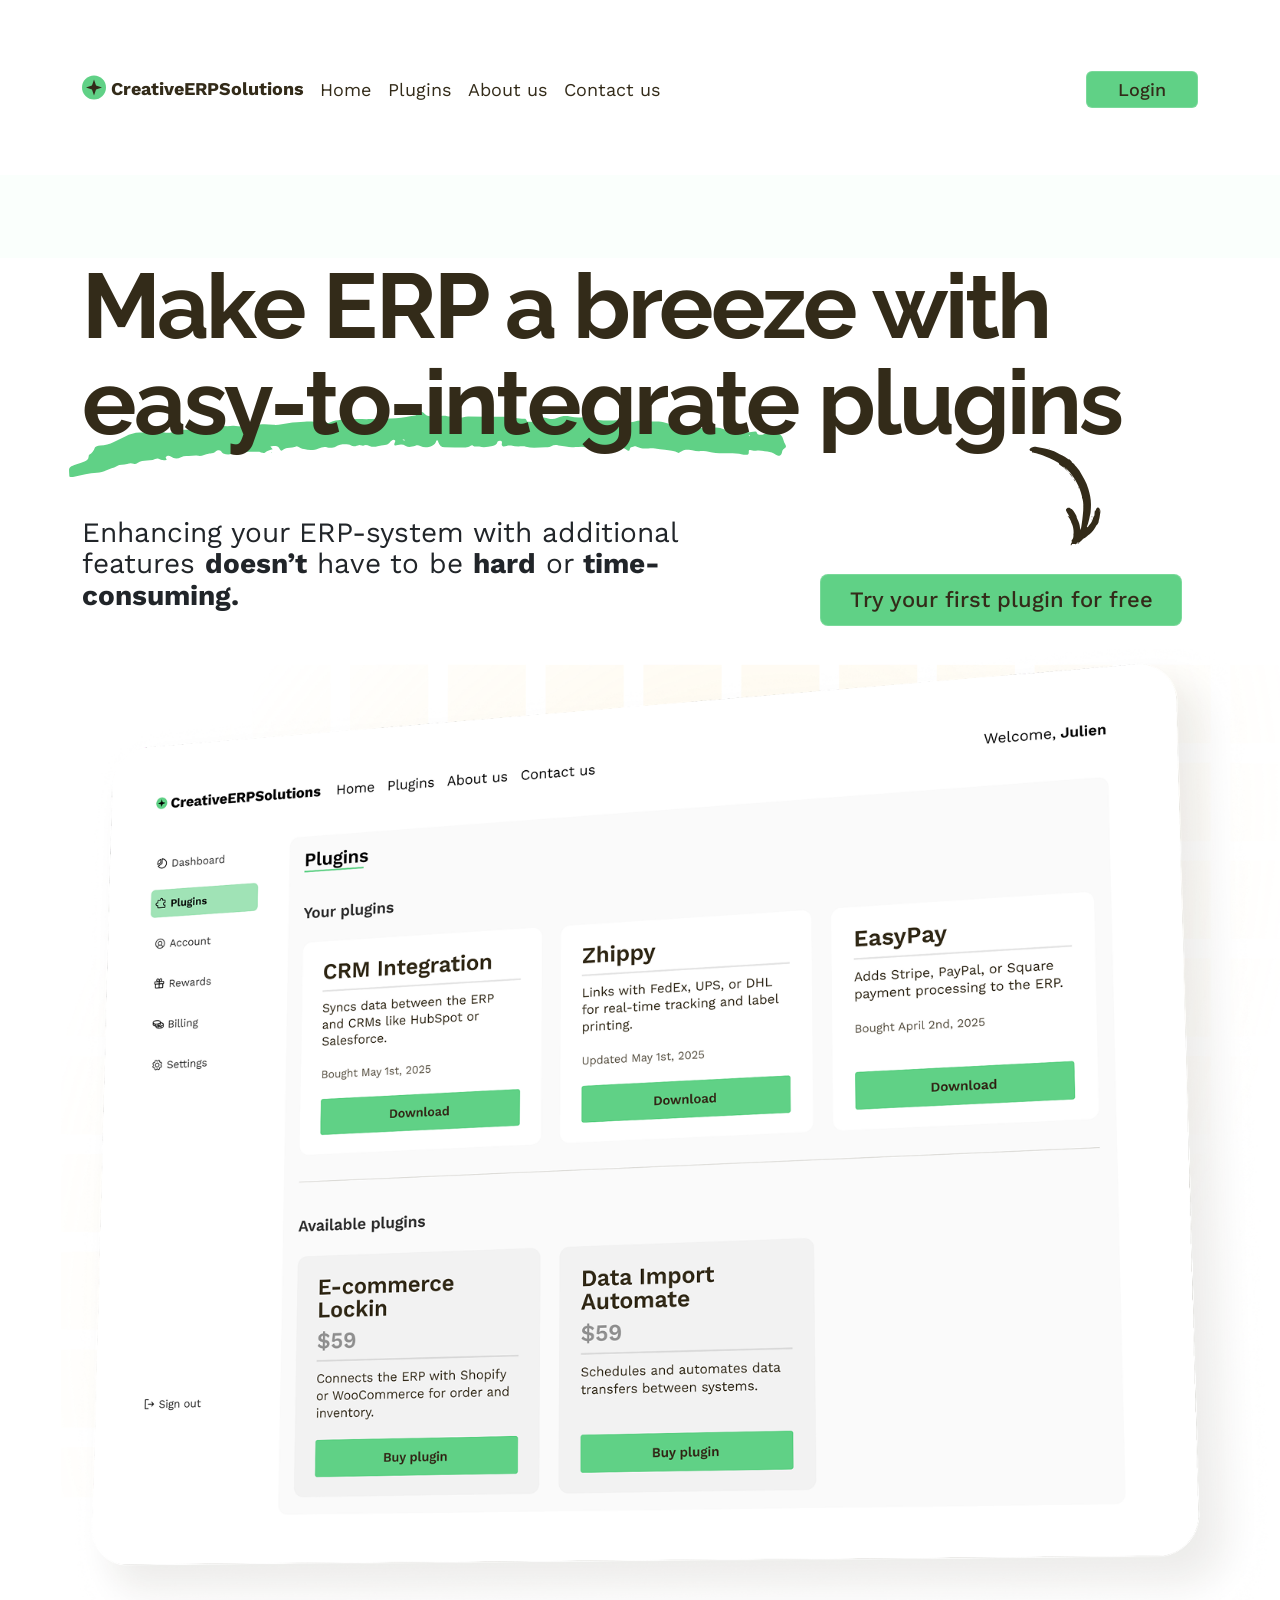
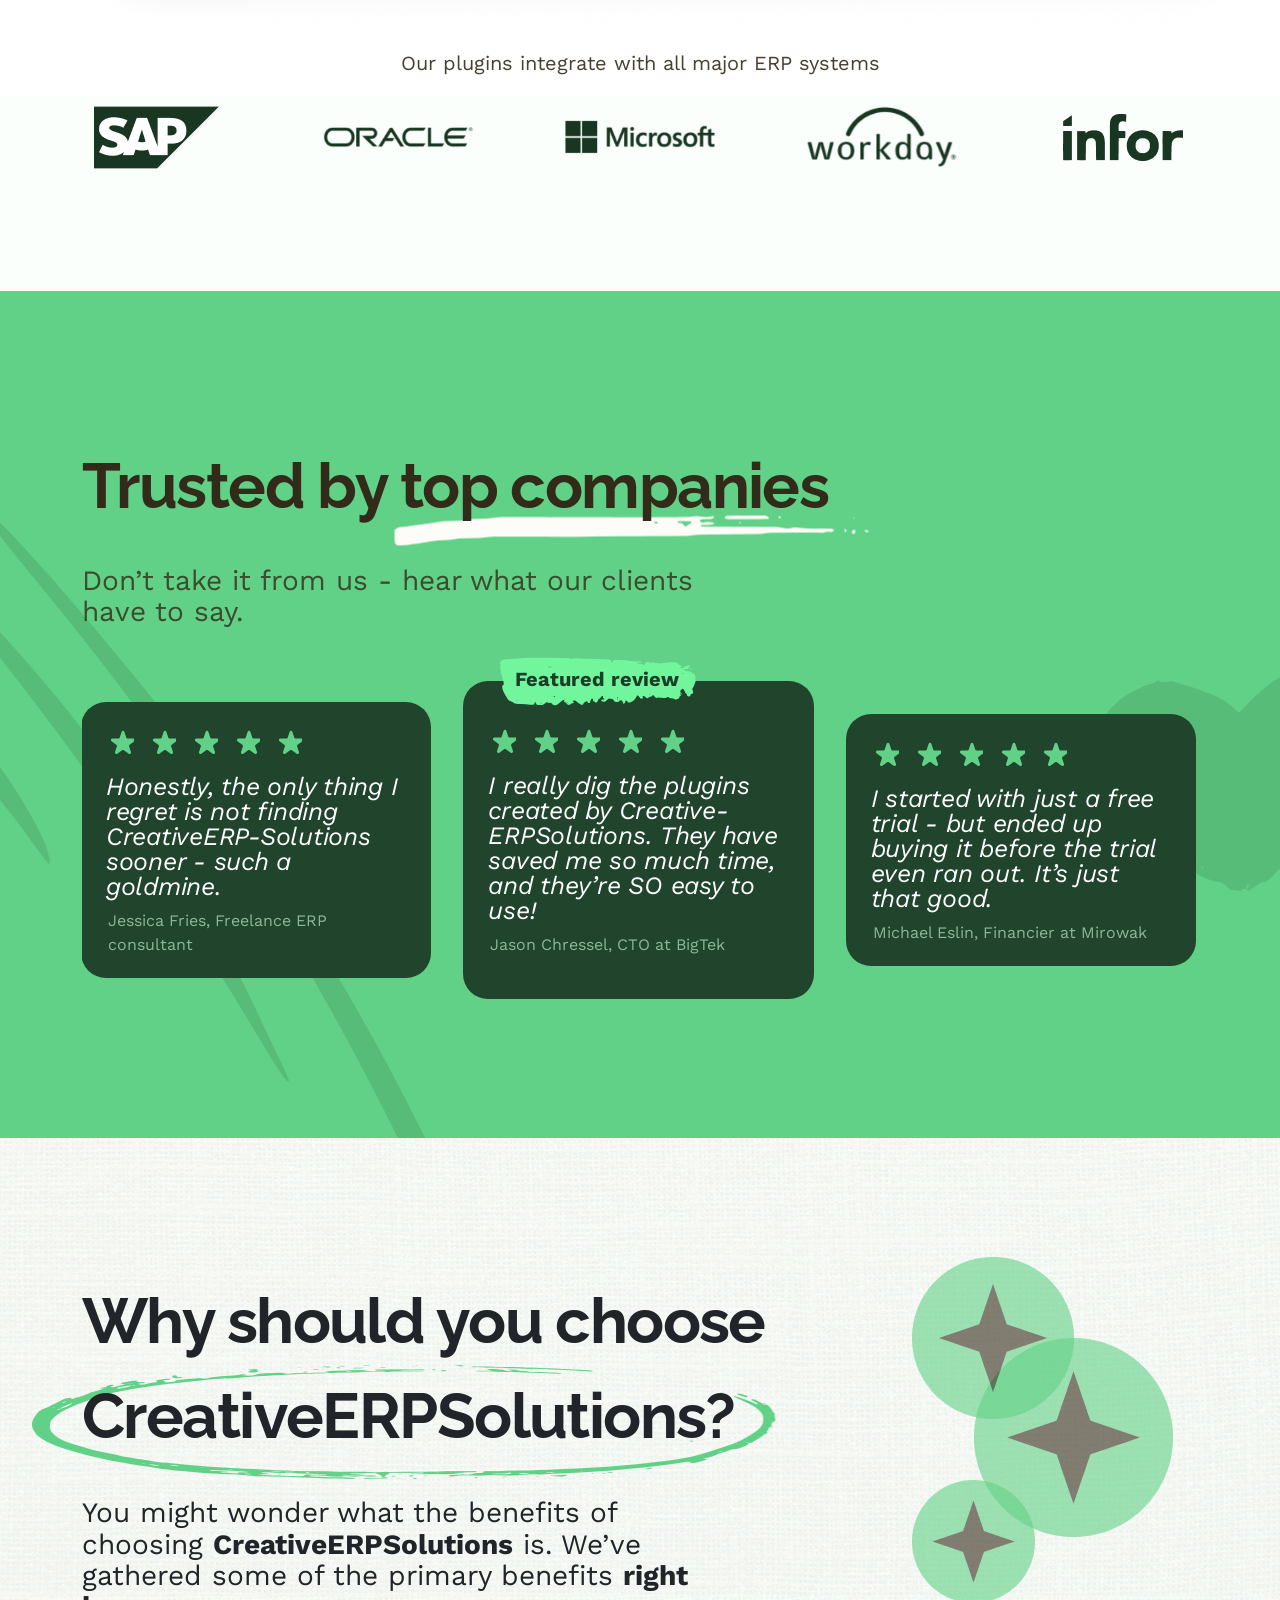
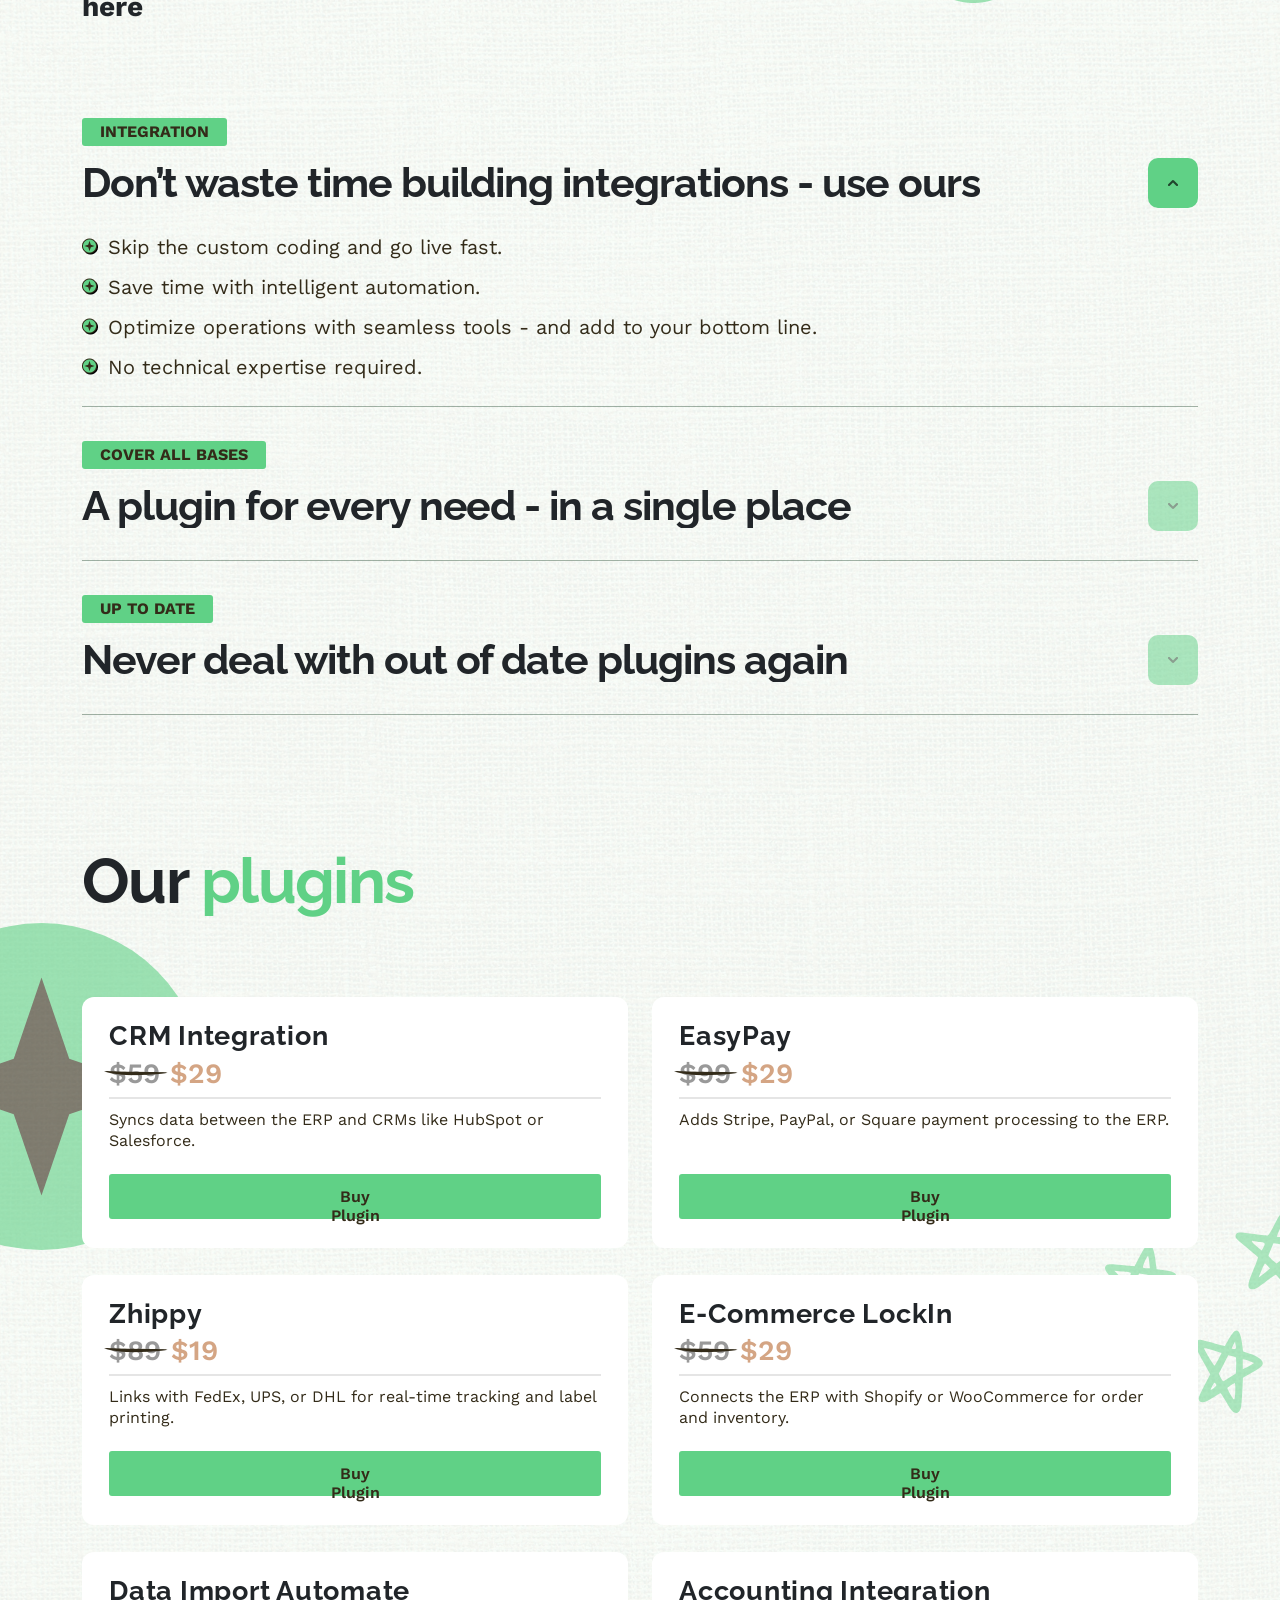
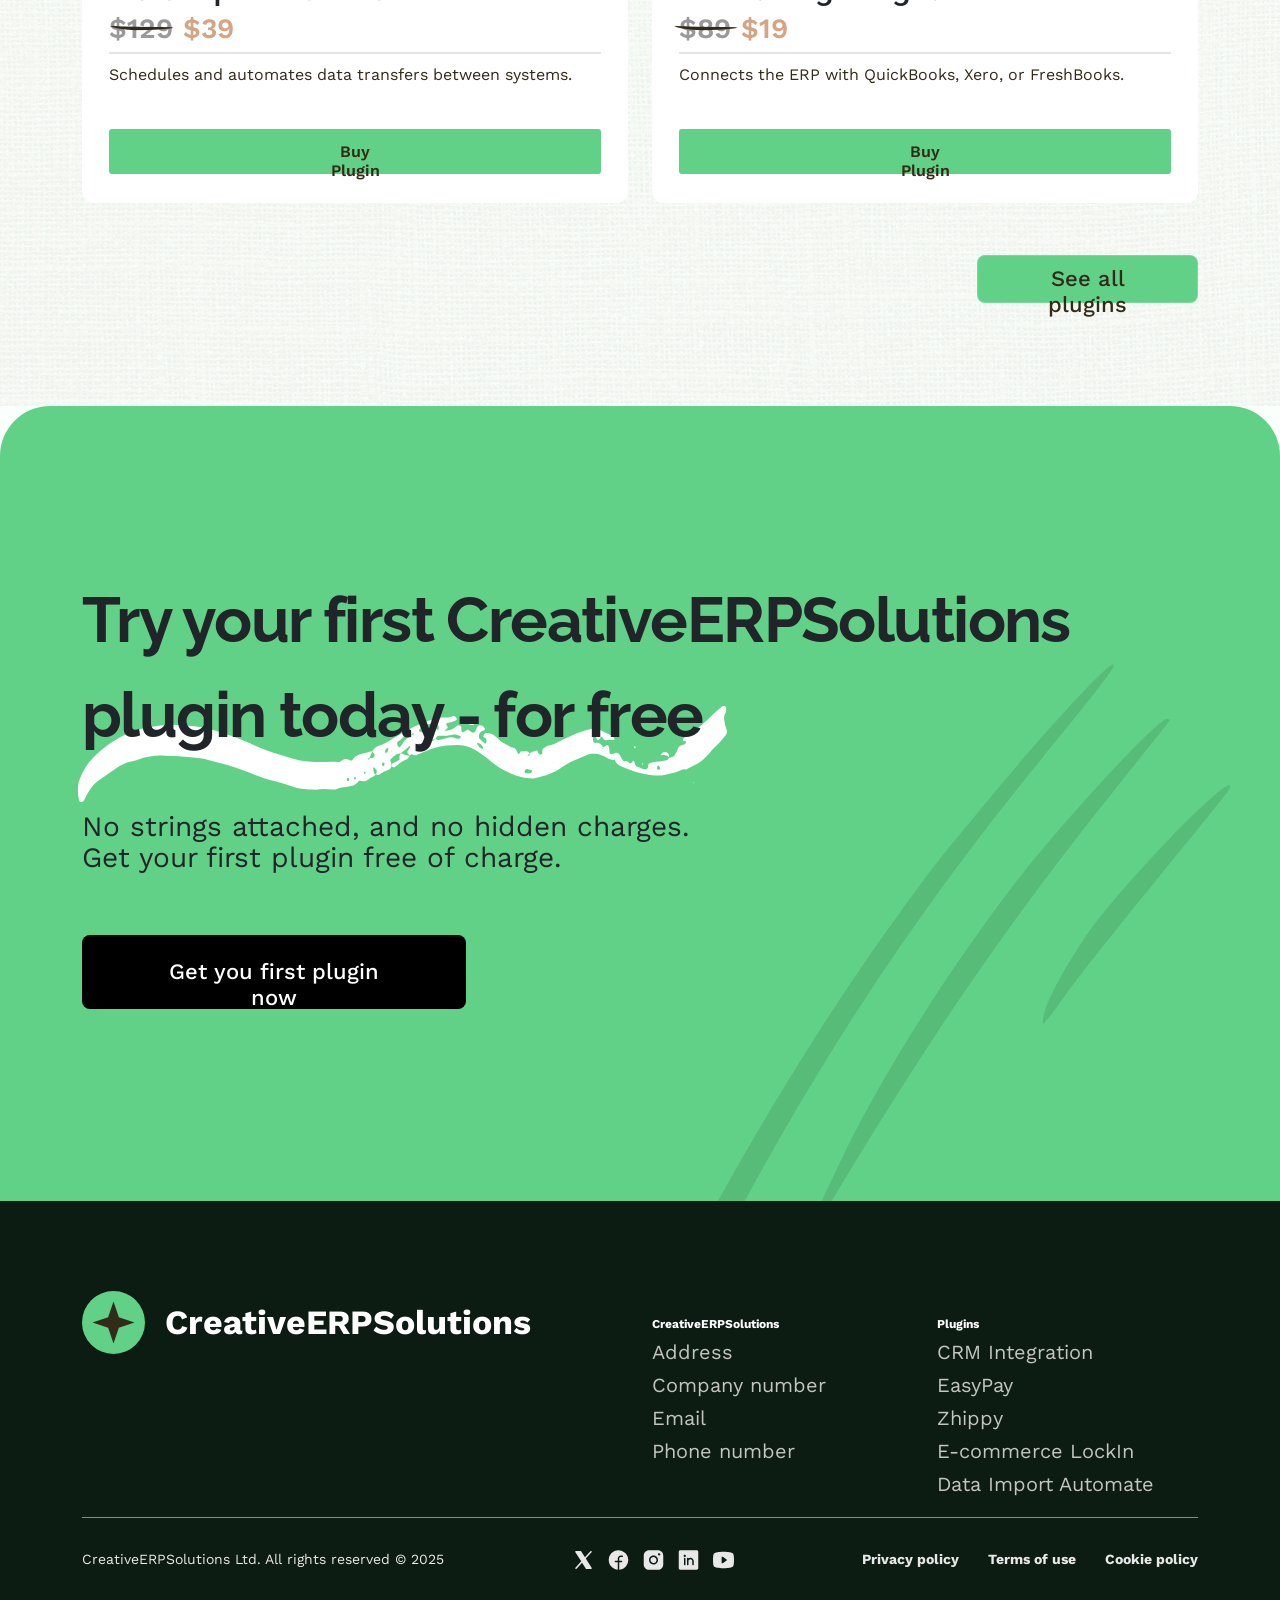
==== commit 75ed7c21: "Add files via upload" ====
--- a/index.html
+++ b/index.html
@@ -8,6 +8,7 @@
 <meta name="description" content="CreativeERPSolutions Project">
 <meta name="viewport" content="width=device-width, initial-scale=1">
 <link rel="stylesheet" type="text/css" href="styles/bootstrap-5.3.3/bootstrap.min.css">
+<link rel="stylesheet" href="https://cdn.jsdelivr.net/npm/bootstrap-icons@1.11.3/font/bootstrap-icons.min.css">
 <link rel="stylesheet" type="text/css" href="plugins/OwlCarousel2-2.3.4/owl.carousel.css">
 <link rel="stylesheet" type="text/css" href="plugins/OwlCarousel2-2.3.4/owl.theme.default.css">
 <link rel="stylesheet" type="text/css" href="plugins/OwlCarousel2-2.3.4/animate.css">
@@ -17,17 +18,52 @@
 <body>
     <!-- Outer wrapper container for the website -->
      <div class="super_container">
+        <!-- Header -->
+        <header class="header">
+            <div class="container">
+                <div class="row">
+                    <div class="col">
+                        <div class="main_nav_container d-flex flex-row align-items-center justify-content-start">
+                            <nav class="navbar navbar-expand-md trans_200" id="main_nav">
+                                <div class="navbar-header main_nav_logo">
+                                    <a href="#" class="d-flex flex-row align-items-center justify-content-start">
+                                        <!-- LOGO -->
+                                        <div class="nav_logo">
+                                            <img src="images/logo.svg" alt="">
+                                        </div>
+                                        <div class="brand_text">CreativeERPSolutions</div>
+                                    </a>
+                                </div>
+                                <div class="collapse navbar-collapse nav_links">
+                                    <ul class="d-flex flex-row justify-content-start">
+                                        <li><a href="#">Home</a></li>
+                                        <li><a href="#">Plugins</a></li>
+                                        <li><a href="#">About us</a></li>
+                                        <li><a href="#">Contact us</a></li>
+                                    </ul>
+                                </div>
+                            </nav>
+                            
+                            <button id="login_button" class="login_button d-flex flex-row align-items-center justify-content-center ml-a d-none d-sm-block">
+                                <span>Login</span>
+                            </button>
+                            
+                            <!-- Hamburger Button -->
+                            <button class="navbar-toggler d-sm-none d-sm-block" type="button" data-bs-toggle="collapse" data-bs-target="#navbarNav">
+                                <span class="navbar-toggler-default">
+                                    <i class="bi-list"></i>
+                                </span>
+                                <span class="navbar-toggler-toggled">
+                                    <i class="bi-x"></i>
+                                </span>
+                            </button>
+                        </div>
+                    </div>
+                </div>
+            </div>
+        </header>
         <!-- Menu -->
-        <div class="menu trans_200">
-            <!-- <div class="menu_container d-flex flex-column align-items-start justify-content-start">
-                <ul>
-                    <li><a href="#">Home</a></li>
-                    <li><a href="#">Plugins</a></li>
-                    <li><a href="#">About us</a></li>
-                    <li><a href="#">Contact us</a></li>
-                </ul>
-                <button class="menu_button" id="menu_button"><span>Log in</span></button>
-            </div> -->
+        <div class="menu trans_400">
             <div class="main_links ">
                 <ul class="d-flex flex-column">
                     <li>
@@ -54,45 +90,6 @@
                 <button class="menu_button" id="menu_button"><span>Login</span></button>
             </div>
         </div>
-        <!-- Header -->
-        <header class="header">
-            <div class="container">
-                <div class="row">
-                    <div class="col">
-                        <div class="main_nav_container d-flex flex-row align-items-center justify-content-start">
-                            <nav class="navbar navbar-expand-md trans_200" id="main_nav">
-                                <div class="navbar-header main_nav_logo">
-                                    <a href="#" class="d-flex flex-row align-items-center justify-content-start">
-                                        <!-- LOGO -->
-                                        <div class="nav_logo">
-                                            <img src="images/logo.svg" alt="">
-                                        </div>
-                                        <div class="brand_text">CreativeERPSolutions</div>
-                                    </a>
-                                </div>
-                                <div class="collapse navbar-collapse nav_links">
-                                    <ul class="d-flex flex-row justify-content-start">
-                                        <li><a href="#">Home</a></li>
-                                        <li><a href="#">Plugins</a></li>
-                                        <li><a href="#">About us</a></li>
-                                        <li><a href="#">Contact us</a></li>
-                                    </ul>
-                                </div>
-                            </nav>
-                            
-                            <button id="login_button" class="login_button d-flex flex-row align-items-center justify-content-center ml-a d-none d-sm-block">
-                                <span>Login</span>
-                            </button>
-                            
-                            <!-- Hamburger Button -->
-                            <button class="navbar-toggler" type="button" data-bs-toggle="collapse" data-bs-target="#navbarNav">
-                                <img src="images/hamburger.svg" alt="Hamburger Icon">
-                            </button>
-                        </div>
-                    </div>
-                </div>
-            </div>
-        </header>
         <!-- Home Section -->
          <div class="home_section d-flex flex-column">
             <!-- Hero Section -->
--- a/styles/main_styles.css
+++ b/styles/main_styles.css
@@ -298,11 +298,9 @@
 
 .header
 {
-	position: fixed;
-	top: 0;
-	left: 0;
+	position: relative;
 	background-color: var(--white);
-	width: 100vw;
+	width: 100%;
 	z-index: 1000;
 }
 .header.scrolled
@@ -376,6 +374,7 @@
 	font-size: 18px;
 	color: var(--gray1);
 	font-weight: 400;
+	white-space: nowrap;
 }
 .nav_links ul li a:hover
 {
@@ -419,7 +418,6 @@
 }
 .navbar-toggler
 {
-	position: relative;
 	display: none;
 	flex-direction: row;
 	justify-content: center;
@@ -435,10 +433,36 @@
 
 	background: #60D186;
 	border-radius: 6px;
+	z-index: 1001;
+	border: none!important;
+	outline: none!important;
+	font-size: 1.25rem;
 }
 .navbar-toggler:hover
 {
 	background-color: var(--greenLight);
+}
+.navbar-toggler:focus,
+.navbar-toggler:focus-visible
+{
+    outline: none;
+    box-shadow: none;
+}
+.navbar-toggler .navbar-toggler-default
+{
+	display: flex;
+}
+.navbar-toggler .navbar-toggler-toggled
+{
+	display: none;
+}
+.navbar-toggler.active .navbar-toggler-default
+{
+	display: none;
+}
+.navbar-toggler.active .navbar-toggler-toggled
+{
+	display: flex;
 }
 
 /*********************************
@@ -447,21 +471,14 @@
 
 .menu
 {
-	position: fixed;
-	top: 0;
-	right: -100vw;
-	width: 100%;
-	height: 100vh;
+	position: relative;
+	width: 100%;
+	height: 0px;
 	background-color: var(--white);
-	z-index: 1000;
-	overflow-y: auto;
-	overflow-x: hidden;
-	opacity: 0;
 }
 .menu.active
 {
-	right: 0px;
-	opacity: 1;
+	height: 331px;
 }
 .main_links
 {
@@ -553,9 +570,9 @@
 5. Hero Section
 *********************************/
 
-.hero_title_container
-{
-	margin-top: 330px;
+.home_section
+{
+	background-color: var(--white);
 }
 .hero_title
 {
@@ -571,6 +588,7 @@
 .hero_title > span
 {
 	position: relative;
+	z-index: 0;
 }
 .hero_vector_1
 {
--- a/styles/responsive.css
+++ b/styles/responsive.css
@@ -148,10 +148,6 @@
 
 @media only screen and (max-width: 1024px)
 {
-	.hero_title
-    {
-        margin-top: 102px;
-    }
     .brands
     {
         margin-top: -15px;
@@ -236,6 +232,10 @@
         font-size: 55px;
         line-height: 1.1em;
     }
+    .main_links
+    {
+        margin-top: 0;
+    }
     .hero_description
     {
         /* Enhancing your ERP-system with additional features doesn’t have to be hard or time-consuming. */
@@ -304,7 +304,7 @@
     }
     .hero_title_container
     {
-        margin-top: 126px;
+        margin-top: 23px;
     }
     .hero_title
     {
@@ -556,7 +556,7 @@
     }
     .main_links
     {
-        margin-top: 101px;
+        margin-top: 0px;
     }
     .why_choose_decoration
     {
@@ -646,10 +646,6 @@
     {
         margin-left: -3px;
     }
-    .header
-    {
-        padding-right: 15px;
-    }
     .navbar
     {
         padding-top: 0px;
@@ -658,7 +654,7 @@
     }
     .main_links
     {
-        margin-top: 83px;
+        margin-top: 23px;
     }
     .navbar.scrolled
     {
@@ -667,11 +663,11 @@
     }
     .hero_title_container
     {
-        margin-top: 70px;
+        margin-top: 0px;
     }
     .hero_title
     {
-        margin-top: 4px;
+        margin-top: -13px;
     }
     .hero_description
     {
